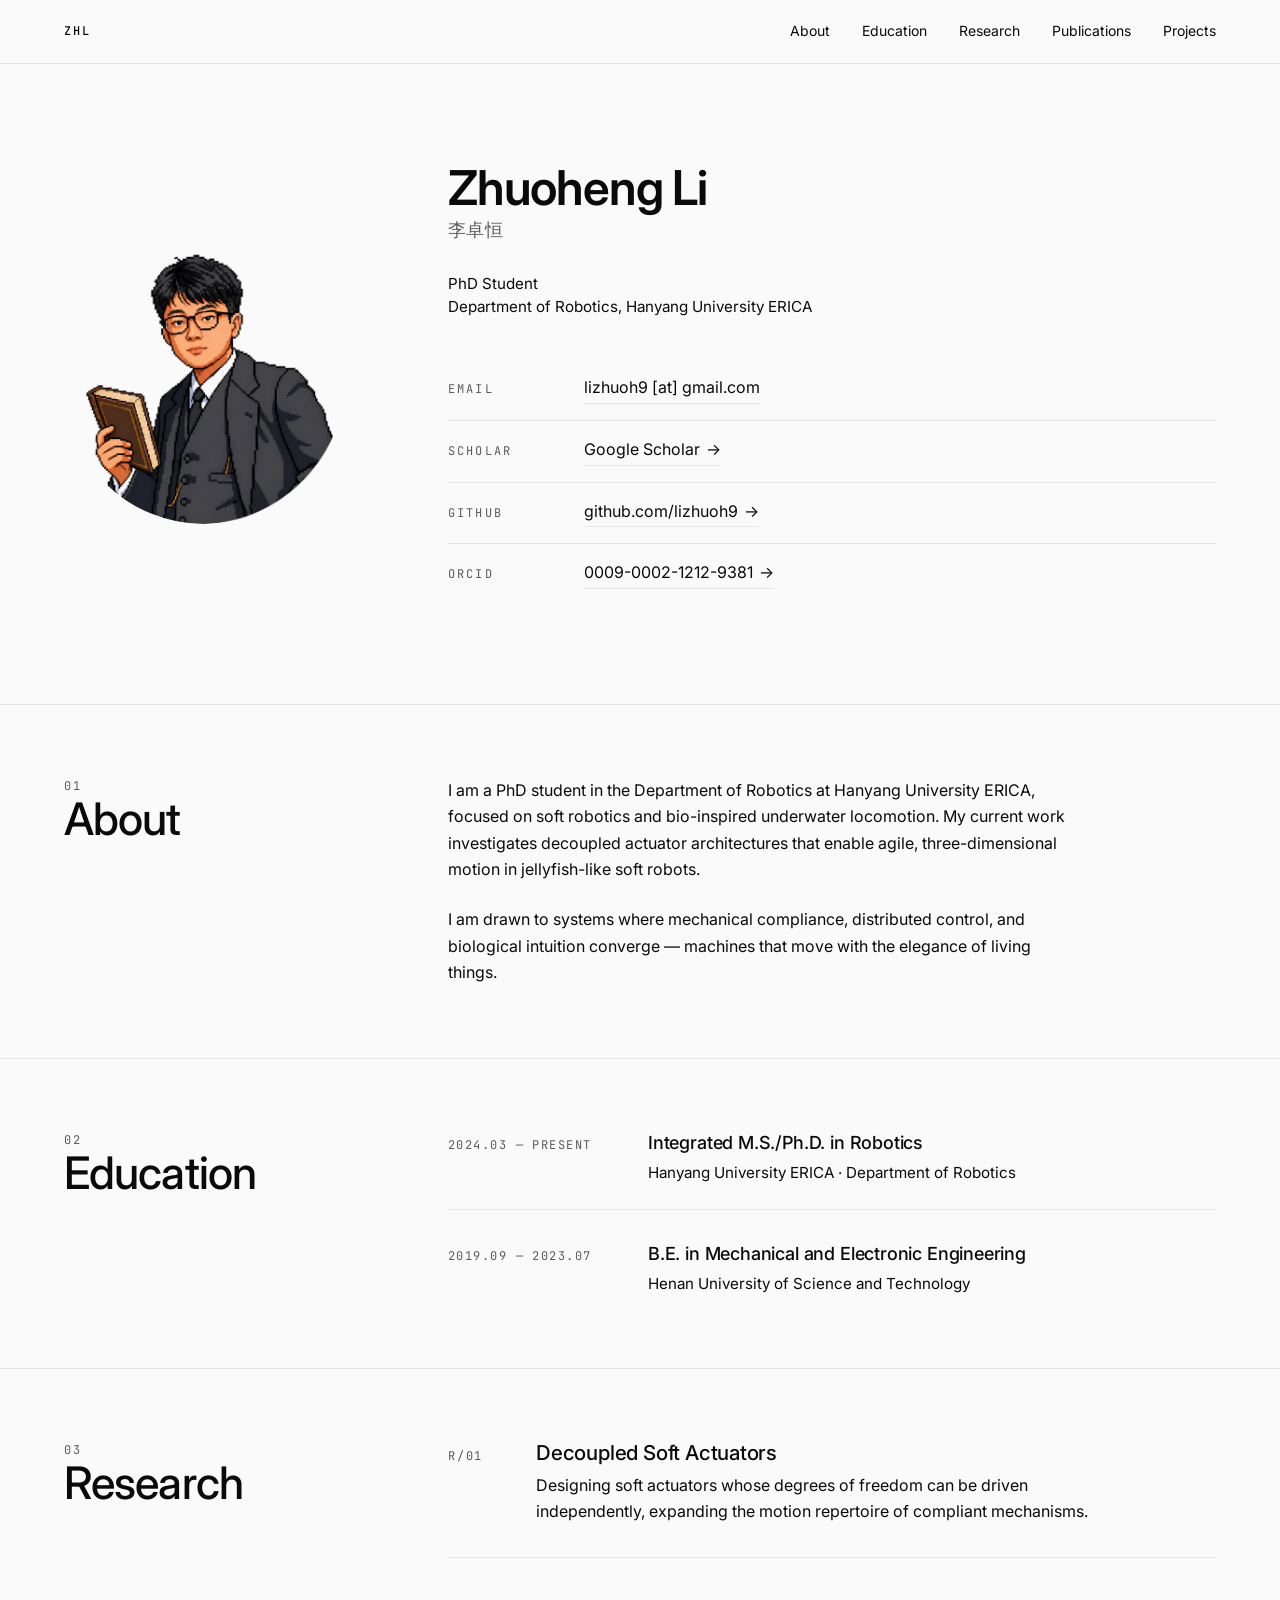
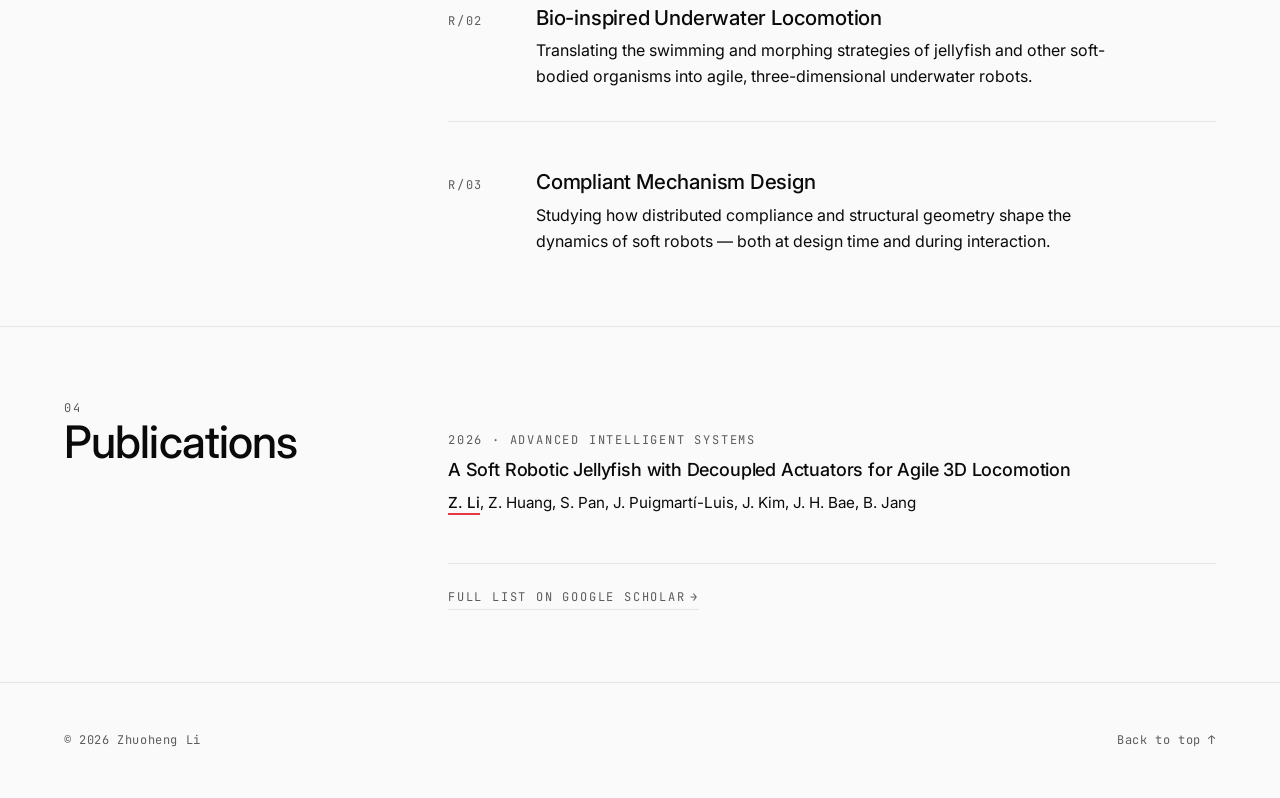
==== index.html @ a0f2ad2b "feat: add Projects page that auto-syncs from GitHub with editable descriptions - New projects.html l" ====
<!DOCTYPE html>
<html lang="en">
<head>
  <meta charset="UTF-8">
  <meta name="viewport" content="width=device-width, initial-scale=1">
  <title>Zhuoheng Li — PhD Student in Soft Robotics, Hanyang University</title>

  <meta name="description" content="Personal homepage of Zhuoheng Li, PhD student at Hanyang University Department of Robotics, working on soft robotics and bio-inspired actuation.">
  <meta name="author" content="Zhuoheng Li">
  <meta name="theme-color" content="#FAFAFA">

  <meta property="og:type" content="profile">
  <meta property="og:title" content="Zhuoheng Li">
  <meta property="og:description" content="PhD Student in Soft Robotics, Hanyang University">
  <meta property="og:url" content="https://lizhuoh9.github.io/">
  <meta property="og:locale" content="en_US">

  <meta name="twitter:card" content="summary">
  <meta name="twitter:title" content="Zhuoheng Li">
  <meta name="twitter:description" content="PhD Student in Soft Robotics, Hanyang University">

  <link rel="canonical" href="https://lizhuoh9.github.io/">

  <link rel="preconnect" href="https://fonts.googleapis.com">
  <link rel="preconnect" href="https://fonts.gstatic.com" crossorigin>
  <link rel="stylesheet" href="https://fonts.googleapis.com/css2?family=Inter:wght@400;500;700&family=JetBrains+Mono:wght@400;500&display=swap">

  <link rel="stylesheet" href="styles.css">

  <script type="application/ld+json">
  {
    "@context": "https://schema.org",
    "@type": "Person",
    "name": "Zhuoheng Li",
    "alternateName": "李卓恒",
    "givenName": "Zhuoheng",
    "familyName": "Li",
    "jobTitle": "PhD Student",
    "affiliation": {
      "@type": "Organization",
      "name": "Hanyang University ERICA",
      "department": "Department of Robotics"
    },
    "url": "https://lizhuoh9.github.io/",
    "email": "lizhuoh9@gmail.com",
    "sameAs": [
      "https://scholar.google.com/citations?user=UuBh1UAAAAAJ&hl=en",
      "https://github.com/lizhuoh9",
      "https://orcid.org/0009-0002-1212-9381"
    ]
  }
  </script>
</head>
<body id="top">
  <a class="skip-link" href="#main">Skip to content</a>

  <header class="site-header">
    <div class="wrap">
      <a href="#top" class="logo" aria-label="Home">ZHL</a>
      <nav aria-label="Section navigation">
        <a href="#about">About</a>
        <a href="#education">Education</a>
        <a href="#research">Research</a>
        <a href="#publications">Publications</a>
        <a href="projects.html">Projects</a>
      </nav>
    </div>
  </header>

  <main id="main">

    <section class="hero" aria-labelledby="hero-name">
      <div class="wrap hero-layout">
        <div class="hero-portrait">
          <img class="avatar" src="assets/avatar.png"
               alt="Portrait of Zhuoheng Li"
               width="280" height="280" loading="eager" fetchpriority="high">
        </div>
        <div class="hero-body">
          <h1 id="hero-name" class="display">
            <span class="display-en">Zhuoheng Li</span>
            <span class="display-zh" lang="zh">李卓恒</span>
          </h1>
          <p class="role">
            PhD Student<br>
            Department of Robotics, Hanyang University ERICA
          </p>

          <dl class="contact-list">
            <div class="contact-row">
              <dt>Email</dt>
              <dd>
                <a href="mailto:lizhuoh9@gmail.com">lizhuoh9 [at] gmail.com</a>
              </dd>
            </div>
            <div class="contact-row">
              <dt>Scholar</dt>
              <dd>
                <a href="https://scholar.google.com/citations?user=UuBh1UAAAAAJ&hl=en"
                   target="_blank" rel="noopener noreferrer">
                  Google Scholar <span aria-hidden="true" class="arrow">&rarr;</span>
                </a>
              </dd>
            </div>
            <div class="contact-row">
              <dt>GitHub</dt>
              <dd>
                <a href="https://github.com/lizhuoh9"
                   target="_blank" rel="noopener noreferrer">
                  github.com/lizhuoh9 <span aria-hidden="true" class="arrow">&rarr;</span>
                </a>
              </dd>
            </div>
            <div class="contact-row">
              <dt>ORCID</dt>
              <dd>
                <a href="https://orcid.org/0009-0002-1212-9381"
                   target="_blank" rel="noopener noreferrer">
                  0009-0002-1212-9381 <span aria-hidden="true" class="arrow">&rarr;</span>
                </a>
              </dd>
            </div>
          </dl>
        </div>
      </div>
    </section>

    <section id="about" class="section" aria-labelledby="about-title">
      <div class="wrap grid">
        <div class="col-meta">
          <span class="section-num">01</span>
          <h2 id="about-title" class="section-title">About</h2>
        </div>
        <div class="col-main">
          <!-- EDIT: Tune this bio whenever your work or interests evolve. -->
          <p class="prose">
            I am a PhD student in the Department of Robotics at Hanyang
            University ERICA, focused on soft robotics and bio-inspired
            underwater locomotion. My current work investigates decoupled
            actuator architectures that enable agile, three-dimensional
            motion in jellyfish-like soft robots.
          </p>
          <p class="prose">
            I am drawn to systems where mechanical compliance, distributed
            control, and biological intuition converge &mdash; machines that
            move with the elegance of living things.
          </p>
        </div>
      </div>
    </section>

    <section id="education" class="section" aria-labelledby="edu-title">
      <div class="wrap grid">
        <div class="col-meta">
          <span class="section-num">02</span>
          <h2 id="edu-title" class="section-title">Education</h2>
        </div>
        <div class="col-main">
          <ol class="edu-list">
            <li class="edu-item">
              <span class="edu-date">2024.03 &mdash; Present</span>
              <div>
                <h3 class="edu-degree">Integrated M.S./Ph.D. in Robotics</h3>
                <p class="edu-school">
                  Hanyang University ERICA &middot; Department of Robotics
                </p>
              </div>
            </li>
            <li class="edu-item">
              <span class="edu-date">2019.09 &mdash; 2023.07</span>
              <div>
                <h3 class="edu-degree">B.E. in Mechanical and Electronic Engineering</h3>
                <p class="edu-school">
                  Henan University of Science and Technology
                </p>
              </div>
            </li>
          </ol>
        </div>
      </div>
    </section>

    <section id="research" class="section" aria-labelledby="research-title">
      <div class="wrap grid">
        <div class="col-meta">
          <span class="section-num">03</span>
          <h2 id="research-title" class="section-title">Research</h2>
        </div>
        <div class="col-main">
          <ol class="research-list">
            <!-- EDIT: Update each research-item as your directions evolve. -->
            <li class="research-item">
              <span class="item-num">R/01</span>
              <div>
                <h3>Decoupled Soft Actuators</h3>
                <p>
                  Designing soft actuators whose degrees of freedom can be
                  driven independently, expanding the motion repertoire of
                  compliant mechanisms.
                </p>
              </div>
            </li>
            <li class="research-item">
              <span class="item-num">R/02</span>
              <div>
                <h3>Bio-inspired Underwater Locomotion</h3>
                <p>
                  Translating the swimming and morphing strategies of
                  jellyfish and other soft-bodied organisms into agile,
                  three-dimensional underwater robots.
                </p>
              </div>
            </li>
            <li class="research-item">
              <span class="item-num">R/03</span>
              <div>
                <h3>Compliant Mechanism Design</h3>
                <p>
                  Studying how distributed compliance and structural geometry
                  shape the dynamics of soft robots &mdash; both at design time
                  and during interaction.
                </p>
              </div>
            </li>
          </ol>
        </div>
      </div>
    </section>

    <section id="publications" class="section" aria-labelledby="pub-title">
      <div class="wrap grid">
        <div class="col-meta">
          <span class="section-num">04</span>
          <h2 id="pub-title" class="section-title">Publications</h2>
        </div>
        <div class="col-main">
          <ol class="pub-list">
            <li class="pub-item">
              <span class="pub-meta">2026 · Advanced Intelligent Systems</span>
              <h3 class="pub-title">
                <a href="https://doi.org/10.1002/aisy.202501507"
                   target="_blank" rel="noopener noreferrer">
                  A Soft Robotic Jellyfish with Decoupled Actuators for Agile 3D Locomotion
                </a>
              </h3>
              <p class="pub-authors">
                <strong>Z. Li</strong>, Z. Huang, S. Pan, J. Puigmart&iacute;-Luis,
                J. Kim, J. H. Bae, B. Jang
              </p>
            </li>
            <!-- EDIT: Duplicate the <li class="pub-item"> block above for each new paper.
                 Wrap the title text in <a href="...">...</a> with the DOI / publisher / arXiv URL. -->
          </ol>
          <p class="pub-tail">
            <a href="https://scholar.google.com/citations?user=UuBh1UAAAAAJ&hl=en"
               target="_blank" rel="noopener noreferrer">
              Full list on Google Scholar <span aria-hidden="true" class="arrow">&rarr;</span>
            </a>
          </p>
        </div>
      </div>
    </section>

  </main>

  <footer class="site-footer">
    <div class="wrap">
      <p>&copy; 2026 Zhuoheng Li</p>
      <p><a href="#top">Back to top &uarr;</a></p>
    </div>
  </footer>
</body>
</html>
---- styles.css ----
/* ============================================================
   Zhuoheng Li — personal homepage
   Style: Swiss International Typographic
   No frameworks. No build step. Single stylesheet.
   ============================================================ */

/* ---- Reset (minimal) -------------------------------------- */
*, *::before, *::after { box-sizing: border-box; margin: 0; padding: 0; }
html { scroll-behavior: smooth; }
img, svg { display: block; max-width: 100%; height: auto; }
ol, ul { list-style: none; }

@media (prefers-reduced-motion: reduce) {
  html { scroll-behavior: auto; }
  *, *::before, *::after {
    animation-duration: 0.01ms !important;
    transition-duration: 0.01ms !important;
  }
}

/* ---- Design tokens ---------------------------------------- */
:root {
  --color-bg: #FAFAFA;
  --color-ink: #0A0A0A;
  --color-ink-soft: #5C5C5C;
  --color-accent: #E63946;
  --color-rule: #E5E5E5;

  --font-sans: 'Inter', system-ui, -apple-system, 'Segoe UI', sans-serif;
  --font-mono: 'JetBrains Mono', ui-monospace, 'SF Mono', Menlo, monospace;

  --space-1: 0.5rem;
  --space-2: 1rem;
  --space-3: 1.5rem;
  --space-4: 2rem;
  --space-5: 3rem;
  --space-6: 4rem;
  --space-7: 6rem;
  --space-8: 8rem;

  --max-w: 1280px;
  --pad-x: clamp(1.5rem, 5vw, 4rem);
  --header-h: 64px;

  --duration-fast: 150ms;
  --ease: cubic-bezier(0.16, 1, 0.3, 1);
}

/* ---- Base ------------------------------------------------- */
body {
  background: var(--color-bg);
  color: var(--color-ink);
  font-family: var(--font-sans);
  font-size: 1rem;
  line-height: 1.6;
  font-weight: 400;
  -webkit-font-smoothing: antialiased;
  -moz-osx-font-smoothing: grayscale;
  text-rendering: optimizeLegibility;
}

::selection {
  background: var(--color-ink);
  color: var(--color-bg);
}

.wrap {
  max-width: var(--max-w);
  margin: 0 auto;
  padding-inline: var(--pad-x);
}

/* Skip link for keyboard users */
.skip-link {
  position: absolute;
  left: 0;
  top: -100px;
  background: var(--color-ink);
  color: var(--color-bg);
  padding: 0.75rem 1rem;
  font-size: 0.875rem;
  z-index: 100;
  text-decoration: none;
}
.skip-link:focus {
  top: 0;
}

/* ---- Header ----------------------------------------------- */
.site-header {
  position: sticky;
  top: 0;
  z-index: 10;
  background: var(--color-bg);
  border-bottom: 1px solid var(--color-rule);
  height: var(--header-h);
}
.site-header .wrap {
  display: flex;
  align-items: center;
  justify-content: space-between;
  height: 100%;
}
.logo {
  font-family: var(--font-mono);
  font-size: 0.75rem;
  letter-spacing: 0.18em;
  font-weight: 500;
  color: var(--color-ink);
  text-decoration: none;
}
.logo:hover { color: var(--color-accent); }

.site-header nav {
  display: flex;
  gap: clamp(1rem, 2.5vw, 2.5rem);
}
.site-header nav a {
  font-size: 0.875rem;
  font-weight: 400;
  color: var(--color-ink);
  text-decoration: none;
  position: relative;
  padding-block: 0.25rem;
  transition: color var(--duration-fast) var(--ease);
}
.site-header nav a::after {
  content: "";
  position: absolute;
  left: 0;
  bottom: 0;
  width: 100%;
  height: 1px;
  background: currentColor;
  transform: scaleX(0);
  transform-origin: left;
  transition: transform var(--duration-fast) var(--ease);
}
.site-header nav a:hover {
  color: var(--color-accent);
}
.site-header nav a:hover::after {
  transform: scaleX(1);
}
.site-header nav a[aria-current="page"] {
  color: var(--color-accent);
}
.site-header nav a[aria-current="page"]::after {
  transform: scaleX(1);
}

@media (max-width: 640px) {
  .site-header nav { gap: var(--space-2); }
  .site-header nav a { font-size: 0.75rem; }
}

/* ---- Section scaffolding ---------------------------------- */
.hero,
.section {
  scroll-margin-top: calc(var(--header-h) + 16px);
  padding-block: clamp(3rem, 8vh, 6rem);
  border-bottom: 1px solid var(--color-rule);
}

.hero {
  padding-block: clamp(4rem, 11vh, 7.5rem);
}
.hero-layout {
  display: grid;
  grid-template-columns: 1fr;
  gap: clamp(1.75rem, 4.5vw, 3rem);
  align-items: center;
}
@media (min-width: 768px) {
  .hero-layout {
    grid-template-columns: clamp(220px, 26vw, 320px) 1fr;
    gap: clamp(2rem, 5vw, 4.5rem);
  }
}
.hero-portrait {
  display: flex;
  justify-content: flex-start;
}
.hero-portrait .avatar {
  width: 100%;
  max-width: 280px;
  margin-top: 0;
}
.hero-body { min-width: 0; }

.grid {
  display: grid;
  grid-template-columns: 1fr;
  gap: var(--space-3);
}
@media (min-width: 768px) {
  .grid {
    grid-template-columns: clamp(220px, 26vw, 320px) 1fr;
    gap: clamp(2rem, 5vw, 4.5rem);
    align-items: start;
  }
}

.section-num {
  font-family: var(--font-mono);
  font-size: 0.75rem;
  letter-spacing: 0.2em;
  color: var(--color-ink-soft);
  text-transform: uppercase;
  display: block;
  margin-bottom: var(--space-1);
}

.section-title {
  font-size: clamp(1.75rem, 3.5vw, 3rem);
  font-weight: 500;
  letter-spacing: -0.02em;
  line-height: 1;
}
@media (min-width: 768px) {
  .section-title { margin-top: -0.15em; }
}

/* ---- Hero ------------------------------------------------- */
.display {
  font-size: clamp(1.875rem, 4vw, 3rem);
  font-weight: 600;
  line-height: 1.05;
  letter-spacing: -0.025em;
}
.display span { display: block; }
.display-en {
  white-space: nowrap;
}
.display-zh {
  font-size: clamp(1rem, 1.4vw, 1.25rem);
  font-weight: 500;
  line-height: 1.2;
  letter-spacing: 0.02em;
  color: var(--color-ink-soft);
  margin-top: 0.3em;
  font-family: "PingFang SC", "Microsoft YaHei", "Hiragino Sans GB",
               "Source Han Sans SC", "Noto Sans CJK SC", var(--font-sans);
}

.role {
  margin-top: clamp(var(--space-3), 3.5vh, var(--space-4));
  font-size: clamp(0.95rem, 1.1vw, 1.0625rem);
  line-height: 1.55;
  color: var(--color-ink);
  max-width: 48ch;
}
.role em {
  font-style: italic;
  color: var(--color-accent);
  font-weight: 500;
}
.hero .contact-list {
  margin-top: clamp(var(--space-4), 4.5vh, var(--space-5));
}

/* ---- Avatar ----------------------------------------------- */
.avatar {
  display: block;
  width: clamp(140px, 18vw, 220px);
  aspect-ratio: 1 / 1;
  height: auto;
  margin-top: var(--space-3);
  border-radius: 50%;
  object-fit: cover;
  background: var(--color-bg);
}

/* ---- Prose ------------------------------------------------ */
.prose {
  font-size: clamp(1rem, 1.05vw, 1.125rem);
  line-height: 1.65;
  max-width: 62ch;
  color: var(--color-ink);
}
.prose + .prose { margin-top: var(--space-3); }

.prose a {
  display: inline;
  white-space: nowrap;
}

/* ---- Links (default) -------------------------------------- */
a {
  color: var(--color-ink);
  text-decoration: underline;
  text-decoration-thickness: 1px;
  text-underline-offset: 0.22em;
  transition: color var(--duration-fast) var(--ease),
              text-decoration-thickness var(--duration-fast) var(--ease);
}
a:hover {
  color: var(--color-accent);
  text-decoration-thickness: 2px;
}
a:focus-visible {
  outline: 2px solid var(--color-accent);
  outline-offset: 4px;
  text-decoration: none;
}

/* ---- Research --------------------------------------------- */
.research-list {
  display: grid;
  gap: var(--space-5);
  margin-top: var(--space-4);
}
@media (min-width: 768px) {
  .research-list { margin-top: 0; }
}

.research-item {
  display: grid;
  grid-template-columns: 4em 1fr;
  gap: var(--space-3);
  padding-bottom: var(--space-4);
  border-bottom: 1px solid var(--color-rule);
}
.research-item:last-child {
  border-bottom: none;
  padding-bottom: 0;
}
.research-item .item-num {
  font-family: var(--font-mono);
  font-size: 0.75rem;
  color: var(--color-ink-soft);
  letter-spacing: 0.15em;
  padding-top: 0.5em;
}
.research-item h3 {
  font-size: clamp(1.25rem, 1.6vw, 1.5rem);
  font-weight: 500;
  letter-spacing: -0.01em;
  line-height: 1.2;
  margin-bottom: var(--space-1);
}
.research-item p {
  color: var(--color-ink);
  max-width: 58ch;
  font-size: 1rem;
  line-height: 1.6;
}

/* ---- Education -------------------------------------------- */
.edu-list {
  display: grid;
  gap: var(--space-4);
  margin-top: var(--space-4);
}
@media (min-width: 768px) {
  .edu-list { margin-top: 0; }
}
.edu-item {
  display: grid;
  grid-template-columns: 11em 1fr;
  gap: var(--space-3);
  padding-bottom: var(--space-3);
  border-bottom: 1px solid var(--color-rule);
  align-items: start;
}
.edu-item:last-child {
  border-bottom: none;
  padding-bottom: 0;
}
.edu-date {
  font-family: var(--font-mono);
  font-size: 0.75rem;
  letter-spacing: 0.12em;
  color: var(--color-ink-soft);
  text-transform: uppercase;
  padding-top: 0.45em;
  white-space: nowrap;
}
.edu-degree {
  font-size: clamp(1.125rem, 1.4vw, 1.25rem);
  font-weight: 500;
  letter-spacing: -0.01em;
  line-height: 1.3;
  margin-bottom: var(--space-1);
}
.edu-school {
  color: var(--color-ink);
  font-size: 0.95rem;
  line-height: 1.5;
}
@media (max-width: 600px) {
  .edu-item {
    grid-template-columns: 1fr;
    gap: var(--space-1);
  }
  .edu-date { padding-top: 0; }
}

/* ---- Publications ----------------------------------------- */
.pub-list {
  display: grid;
  gap: var(--space-4);
  margin-top: var(--space-4);
}
.pub-item {
  padding-bottom: var(--space-4);
  border-bottom: 1px solid var(--color-rule);
}
.pub-item:last-child {
  border-bottom: none;
  padding-bottom: 0;
}
.pub-meta {
  font-family: var(--font-mono);
  font-size: 0.75rem;
  letter-spacing: 0.15em;
  color: var(--color-ink-soft);
  text-transform: uppercase;
  display: block;
  margin-bottom: var(--space-1);
}
.pub-title {
  font-size: clamp(1.125rem, 1.4vw, 1.25rem);
  font-weight: 500;
  letter-spacing: -0.01em;
  line-height: 1.35;
  margin-bottom: var(--space-1);
}
.pub-title a {
  color: inherit;
  text-decoration: none;
  background-image: linear-gradient(currentColor, currentColor);
  background-position: 0 100%;
  background-repeat: no-repeat;
  background-size: 0% 1px;
  transition: background-size var(--duration-fast) var(--ease),
              color var(--duration-fast) var(--ease);
  padding-bottom: 2px;
}
.pub-title a:hover {
  color: var(--color-accent);
  background-size: 100% 1px;
}
.pub-authors {
  color: var(--color-ink);
  font-size: 0.95rem;
  margin-bottom: var(--space-2);
}
.pub-authors strong {
  font-weight: 500;
  color: var(--color-ink);
  border-bottom: 2px solid var(--color-accent);
  padding-bottom: 1px;
}
.pub-links {
  display: flex;
  flex-wrap: wrap;
  gap: var(--space-3);
  font-size: 0.875rem;
  font-family: var(--font-mono);
  letter-spacing: 0.05em;
}
.pub-links a {
  text-decoration: none;
  border-bottom: 1px solid var(--color-rule);
  padding-bottom: 2px;
}
.pub-links a:hover {
  border-bottom-color: var(--color-accent);
  color: var(--color-accent);
}

.pub-tail {
  margin-top: var(--space-4);
  padding-top: var(--space-3);
  border-top: 1px solid var(--color-rule);
  font-family: var(--font-mono);
  font-size: 0.75rem;
  letter-spacing: 0.15em;
  text-transform: uppercase;
  color: var(--color-ink-soft);
}
.pub-tail a {
  color: var(--color-ink-soft);
  text-decoration: none;
  display: inline-flex;
  align-items: baseline;
  gap: 0.4em;
  border-bottom: 1px solid var(--color-rule);
  padding-bottom: 2px;
  transition: color var(--duration-fast) var(--ease),
              border-color var(--duration-fast) var(--ease);
}
.pub-tail a:hover {
  color: var(--color-accent);
  border-bottom-color: var(--color-accent);
}
.pub-tail .arrow {
  display: inline-block;
  transition: transform var(--duration-fast) var(--ease);
}
.pub-tail a:hover .arrow {
  transform: translateX(0.4em);
}

/* ---- Repos (projects page) -------------------------------- */
.repo-list {
  display: grid;
  gap: var(--space-4);
  margin-top: var(--space-4);
}
.repo-item {
  padding-bottom: var(--space-4);
  border-bottom: 1px solid var(--color-rule);
}
.repo-item:last-child {
  border-bottom: none;
  padding-bottom: 0;
}
.repo-name {
  font-size: clamp(1.125rem, 1.4vw, 1.25rem);
  font-weight: 500;
  letter-spacing: -0.01em;
  line-height: 1.35;
}
.repo-name a {
  color: inherit;
  text-decoration: none;
  background-image: linear-gradient(currentColor, currentColor);
  background-position: 0 100%;
  background-repeat: no-repeat;
  background-size: 0% 1px;
  transition: background-size var(--duration-fast) var(--ease),
              color var(--duration-fast) var(--ease);
  padding-bottom: 2px;
}
.repo-name a:hover {
  color: var(--color-accent);
  background-size: 100% 1px;
}
.repo-desc {
  margin-top: var(--space-1);
  color: var(--color-ink);
  font-size: 0.95rem;
  line-height: 1.55;
  max-width: 60ch;
}
.repo-meta {
  margin-top: var(--space-2);
  display: flex;
  flex-wrap: wrap;
  gap: var(--space-3);
  font-family: var(--font-mono);
  font-size: 0.75rem;
  letter-spacing: 0.12em;
  color: var(--color-ink-soft);
  text-transform: uppercase;
}
.repo-fork {
  color: var(--color-ink-soft);
  opacity: 0.65;
}
.repo-empty {
  color: var(--color-ink-soft);
  font-family: var(--font-mono);
  font-size: 0.875rem;
  letter-spacing: 0.05em;
}
.repo-empty a {
  color: var(--color-ink);
}

/* ---- Contact ---------------------------------------------- */
.contact-list {
  display: grid;
  gap: 0;
  margin-top: var(--space-4);
}
@media (min-width: 768px) {
  .contact-list { margin-top: 0; }
}
.contact-row {
  display: grid;
  grid-template-columns: 7em 1fr;
  gap: var(--space-3);
  padding-block: var(--space-2);
  border-bottom: 1px solid var(--color-rule);
  align-items: baseline;
}
.contact-row:last-child { border-bottom: none; }

.contact-row dt {
  font-family: var(--font-mono);
  font-size: 0.75rem;
  letter-spacing: 0.18em;
  color: var(--color-ink-soft);
  text-transform: uppercase;
}
.contact-row dd a {
  font-size: clamp(1rem, 1.2vw, 1.125rem);
  display: inline-flex;
  align-items: baseline;
  gap: 0.4em;
  text-decoration: none;
  border-bottom: 1px solid var(--color-rule);
  padding-bottom: 2px;
  transition: border-color var(--duration-fast) var(--ease),
              color var(--duration-fast) var(--ease);
}
.contact-row dd a:hover {
  color: var(--color-accent);
  border-bottom-color: var(--color-accent);
}
.contact-row dd a .arrow {
  display: inline-block;
  transition: transform var(--duration-fast) var(--ease);
}
.contact-row dd a:hover .arrow {
  transform: translateX(0.4em);
}

@media (max-width: 480px) {
  .contact-row { grid-template-columns: 5em 1fr; }
  .research-item { grid-template-columns: 3em 1fr; }
}

/* ---- Footer ----------------------------------------------- */
.site-footer {
  padding-block: var(--space-5);
  font-size: 0.75rem;
  color: var(--color-ink-soft);
  font-family: var(--font-mono);
  letter-spacing: 0.05em;
}
.site-footer .wrap {
  display: flex;
  justify-content: space-between;
  flex-wrap: wrap;
  gap: var(--space-2);
}
.site-footer a {
  color: var(--color-ink-soft);
  text-decoration: none;
  border-bottom: 1px solid transparent;
  transition: color var(--duration-fast) var(--ease),
              border-color var(--duration-fast) var(--ease);
}
.site-footer a:hover {
  color: var(--color-accent);
  border-bottom-color: var(--color-accent);
}
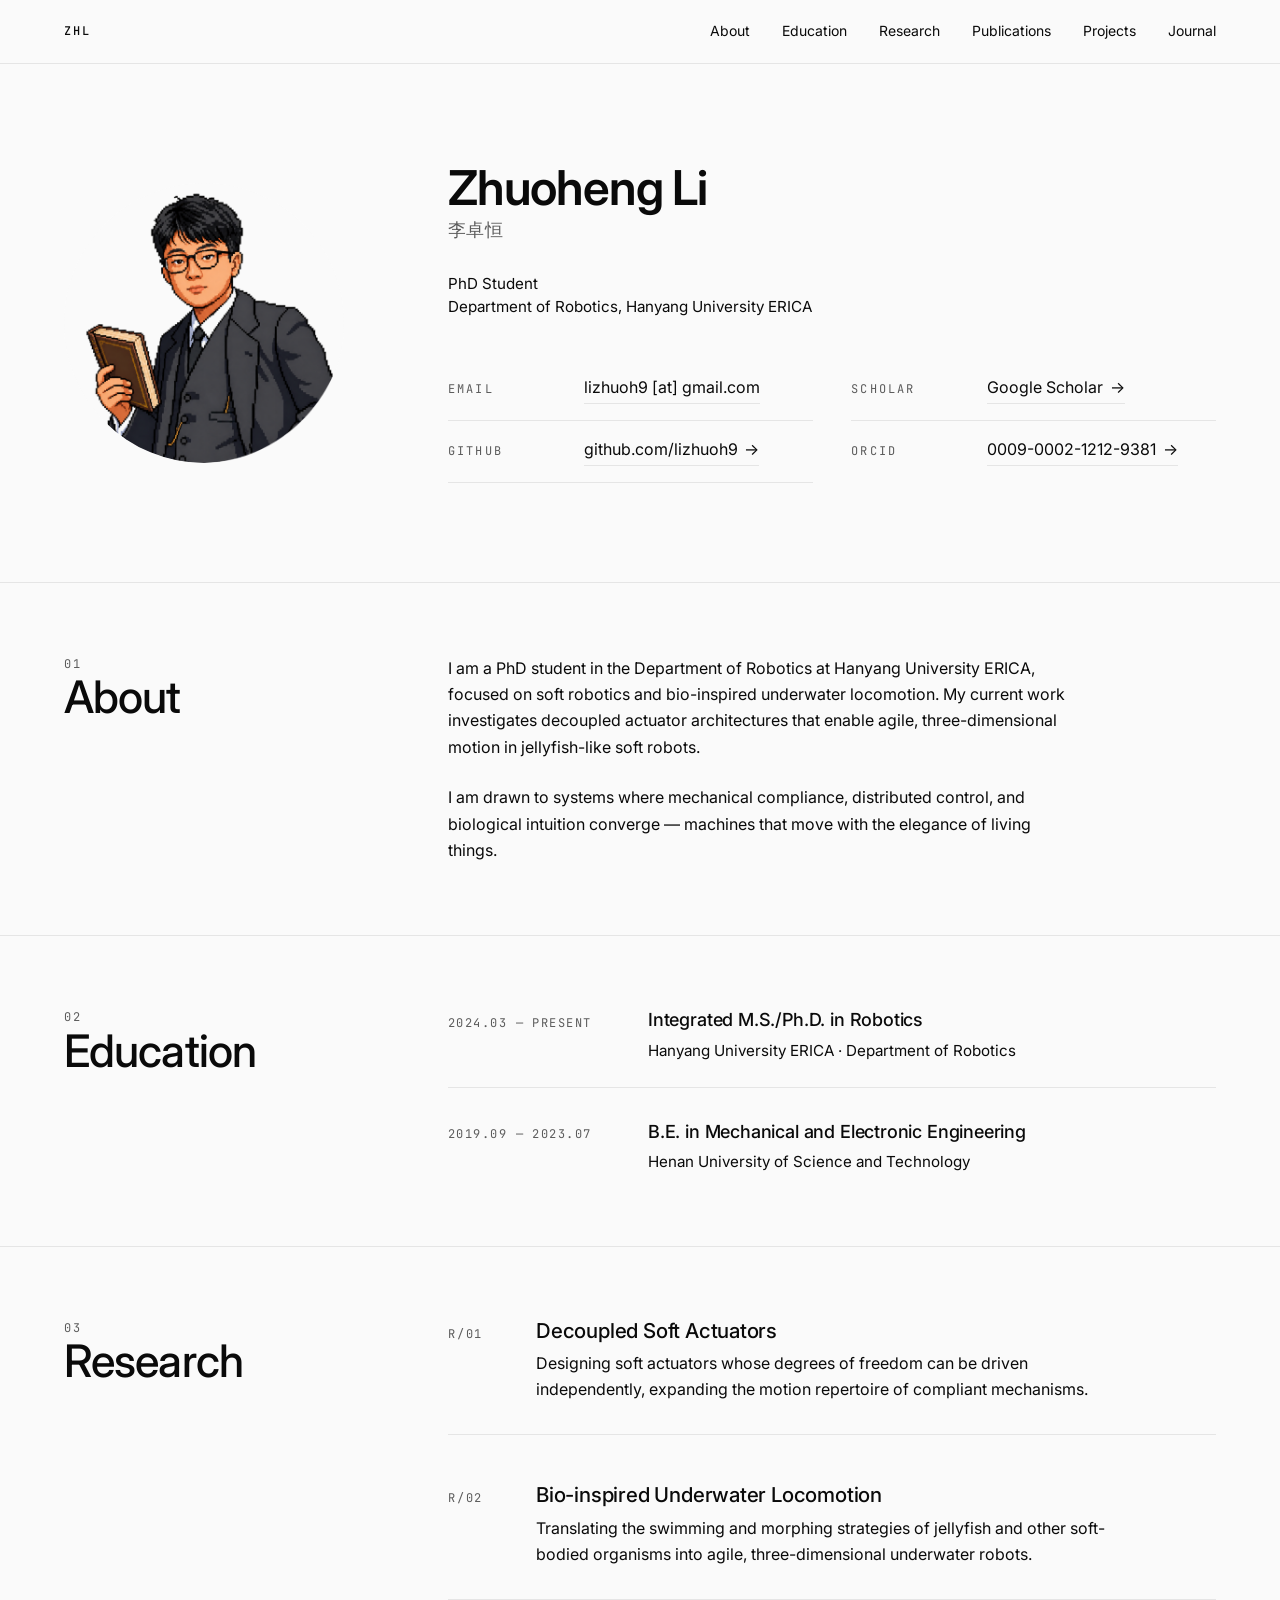
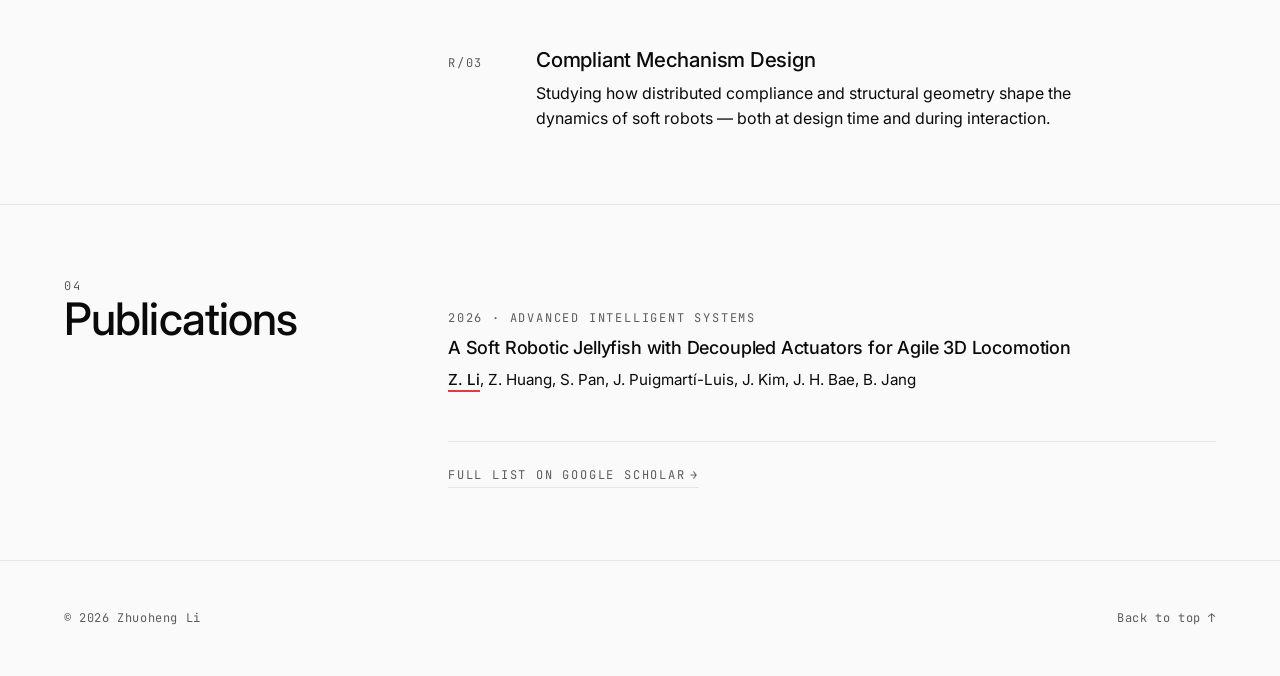
==== commit 85ae7cb2: "feat: journal page; 2-col contact grid in hero; cross-page nav - New journal.html driven by posts.js" ====
--- a/index.html
+++ b/index.html
@@ -63,6 +63,7 @@
         <a href="#research">Research</a>
         <a href="#publications">Publications</a>
         <a href="projects.html">Projects</a>
+        <a href="journal.html">Journal</a>
       </nav>
     </div>
   </header>
--- a/styles.css
+++ b/styles.css
@@ -257,6 +257,15 @@
 }
 .hero .contact-list {
   margin-top: clamp(var(--space-4), 4.5vh, var(--space-5));
+  display: grid;
+  grid-template-columns: 1fr;
+  gap: 0;
+}
+@media (min-width: 768px) {
+  .hero .contact-list {
+    grid-template-columns: 1fr 1fr;
+    column-gap: clamp(1.5rem, 3vw, 2.5rem);
+  }
 }
 
 /* ---- Avatar ----------------------------------------------- */
@@ -570,6 +579,87 @@
   color: var(--color-ink);
 }
 
+/* ---- Journal ---------------------------------------------- */
+.journal-list {
+  display: grid;
+  gap: var(--space-5);
+  margin-top: var(--space-4);
+}
+.journal-item {
+  display: grid;
+  grid-template-columns: 7em 1fr;
+  gap: var(--space-3);
+  padding-bottom: var(--space-5);
+  border-bottom: 1px solid var(--color-rule);
+  align-items: start;
+}
+.journal-item:last-child {
+  border-bottom: none;
+  padding-bottom: 0;
+}
+.journal-date {
+  font-family: var(--font-mono);
+  font-size: 0.8125rem;
+  color: var(--color-ink-soft);
+  letter-spacing: 0.08em;
+  padding-top: 0.45em;
+  white-space: nowrap;
+}
+.journal-title {
+  font-size: clamp(1.125rem, 1.4vw, 1.25rem);
+  font-weight: 500;
+  letter-spacing: -0.01em;
+  line-height: 1.3;
+  margin-bottom: var(--space-1);
+}
+.journal-desc {
+  color: var(--color-ink);
+  font-size: 1rem;
+  line-height: 1.6;
+  max-width: 60ch;
+}
+.journal-images {
+  margin-top: var(--space-3);
+  display: grid;
+  grid-template-columns: repeat(auto-fit, minmax(180px, 1fr));
+  gap: var(--space-2);
+}
+.journal-images a {
+  display: block;
+  text-decoration: none;
+  border-bottom: none;
+  padding: 0;
+}
+.journal-images img {
+  width: 100%;
+  height: auto;
+  display: block;
+  border: 1px solid var(--color-rule);
+  background: var(--color-rule);
+  transition: opacity var(--duration-fast) var(--ease);
+}
+.journal-images a:hover img {
+  opacity: 0.85;
+}
+.journal-empty {
+  color: var(--color-ink-soft);
+  font-family: var(--font-mono);
+  font-size: 0.875rem;
+  letter-spacing: 0.05em;
+}
+.journal-empty code {
+  font-family: var(--font-mono);
+  background: rgba(0, 0, 0, 0.04);
+  padding: 0.05em 0.4em;
+}
+@media (max-width: 600px) {
+  .journal-item {
+    grid-template-columns: 1fr;
+    gap: var(--space-1);
+  }
+  .journal-date { padding-top: 0; }
+}
+
 /* ---- Contact ---------------------------------------------- */
 .contact-list {
   display: grid;
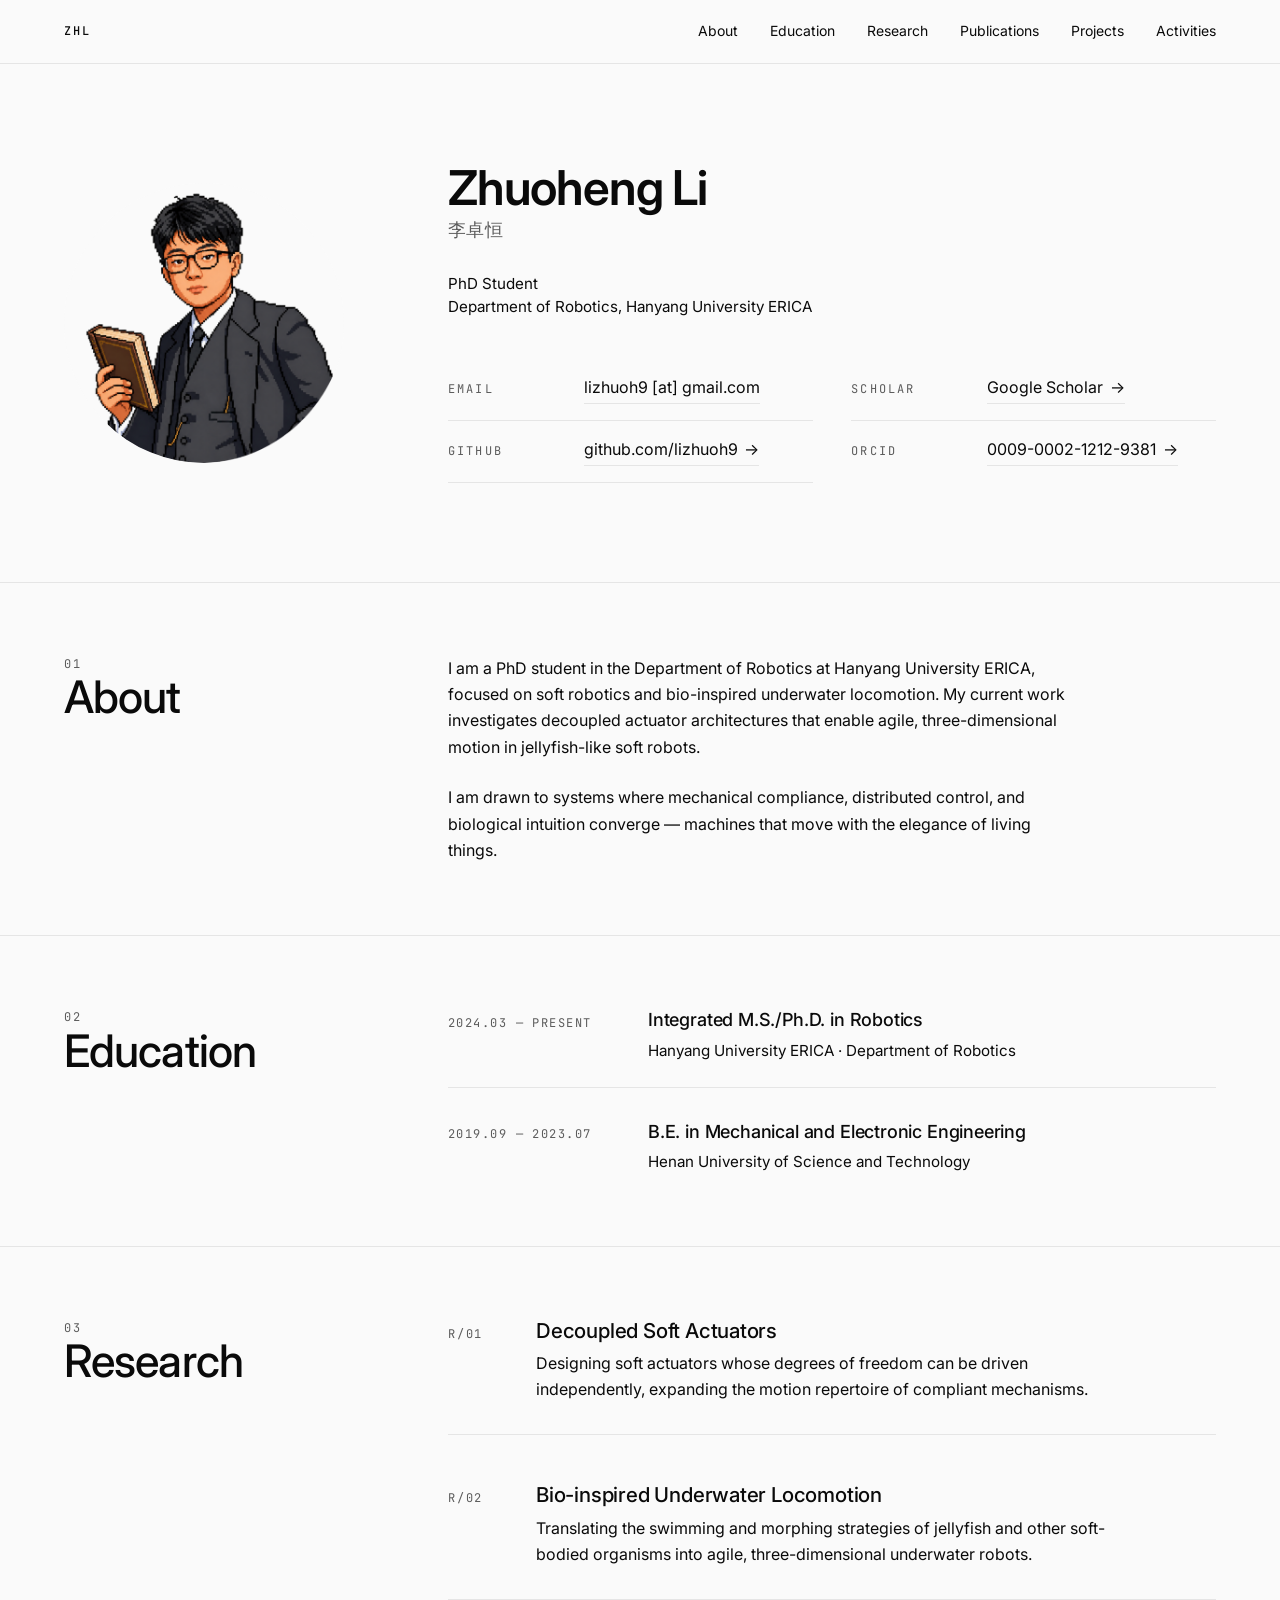
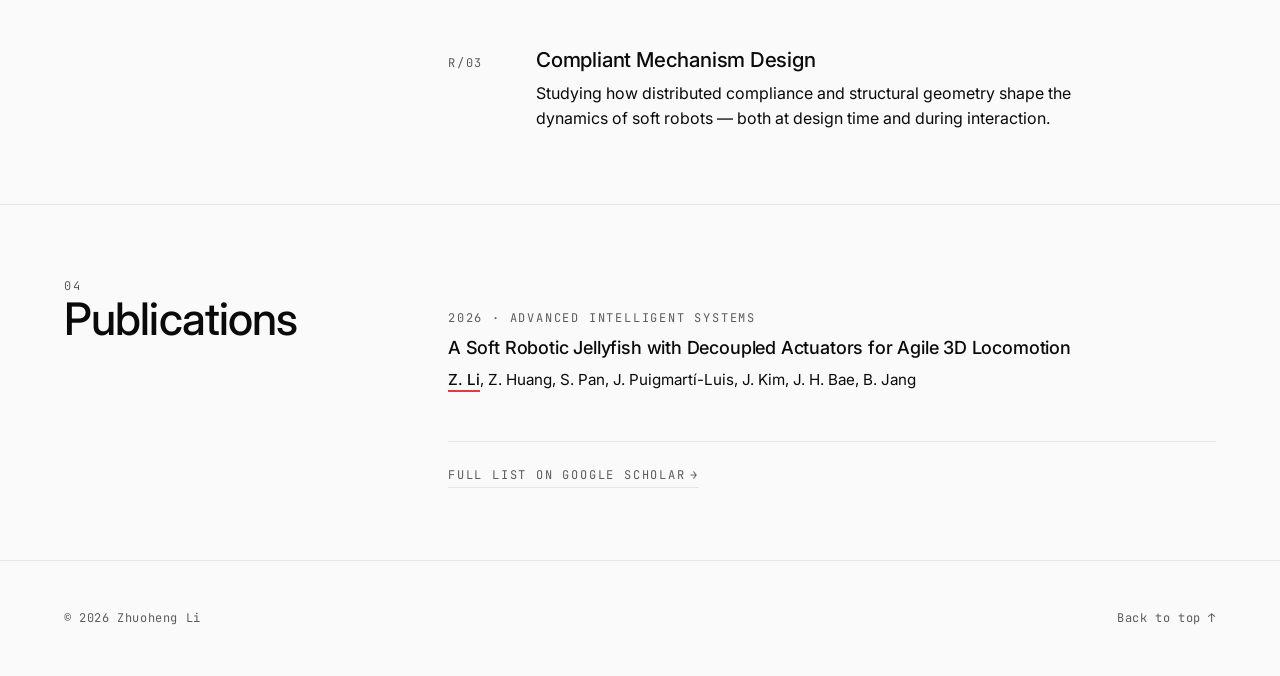
==== commit 3f33441d: "rename: Journal -> Activities throughout (page, css, paths, nav)" ====
--- a/index.html
+++ b/index.html
@@ -63,7 +63,7 @@
         <a href="#research">Research</a>
         <a href="#publications">Publications</a>
         <a href="projects.html">Projects</a>
-        <a href="journal.html">Journal</a>
+        <a href="activities.html">Activities</a>
       </nav>
     </div>
   </header>
--- a/styles.css
+++ b/styles.css
@@ -579,13 +579,13 @@
   color: var(--color-ink);
 }
 
-/* ---- Journal ---------------------------------------------- */
-.journal-list {
+/* ---- Activities ------------------------------------------- */
+.activity-list {
   display: grid;
   gap: var(--space-5);
   margin-top: var(--space-4);
 }
-.journal-item {
+.activity-item {
   display: grid;
   grid-template-columns: 7em 1fr;
   gap: var(--space-3);
@@ -593,11 +593,11 @@
   border-bottom: 1px solid var(--color-rule);
   align-items: start;
 }
-.journal-item:last-child {
+.activity-item:last-child {
   border-bottom: none;
   padding-bottom: 0;
 }
-.journal-date {
+.activity-date {
   font-family: var(--font-mono);
   font-size: 0.8125rem;
   color: var(--color-ink-soft);
@@ -605,32 +605,32 @@
   padding-top: 0.45em;
   white-space: nowrap;
 }
-.journal-title {
+.activity-title {
   font-size: clamp(1.125rem, 1.4vw, 1.25rem);
   font-weight: 500;
   letter-spacing: -0.01em;
   line-height: 1.3;
   margin-bottom: var(--space-1);
 }
-.journal-desc {
+.activity-desc {
   color: var(--color-ink);
   font-size: 1rem;
   line-height: 1.6;
   max-width: 60ch;
 }
-.journal-images {
+.activity-images {
   margin-top: var(--space-3);
   display: grid;
   grid-template-columns: repeat(auto-fit, minmax(180px, 1fr));
   gap: var(--space-2);
 }
-.journal-images a {
+.activity-images a {
   display: block;
   text-decoration: none;
   border-bottom: none;
   padding: 0;
 }
-.journal-images img {
+.activity-images img {
   width: 100%;
   height: auto;
   display: block;
@@ -638,26 +638,26 @@
   background: var(--color-rule);
   transition: opacity var(--duration-fast) var(--ease);
 }
-.journal-images a:hover img {
+.activity-images a:hover img {
   opacity: 0.85;
 }
-.journal-empty {
+.activity-empty {
   color: var(--color-ink-soft);
   font-family: var(--font-mono);
   font-size: 0.875rem;
   letter-spacing: 0.05em;
 }
-.journal-empty code {
+.activity-empty code {
   font-family: var(--font-mono);
   background: rgba(0, 0, 0, 0.04);
   padding: 0.05em 0.4em;
 }
 @media (max-width: 600px) {
-  .journal-item {
+  .activity-item {
     grid-template-columns: 1fr;
     gap: var(--space-1);
   }
-  .journal-date { padding-top: 0; }
+  .activity-date { padding-top: 0; }
 }
 
 /* ---- Contact ---------------------------------------------- */
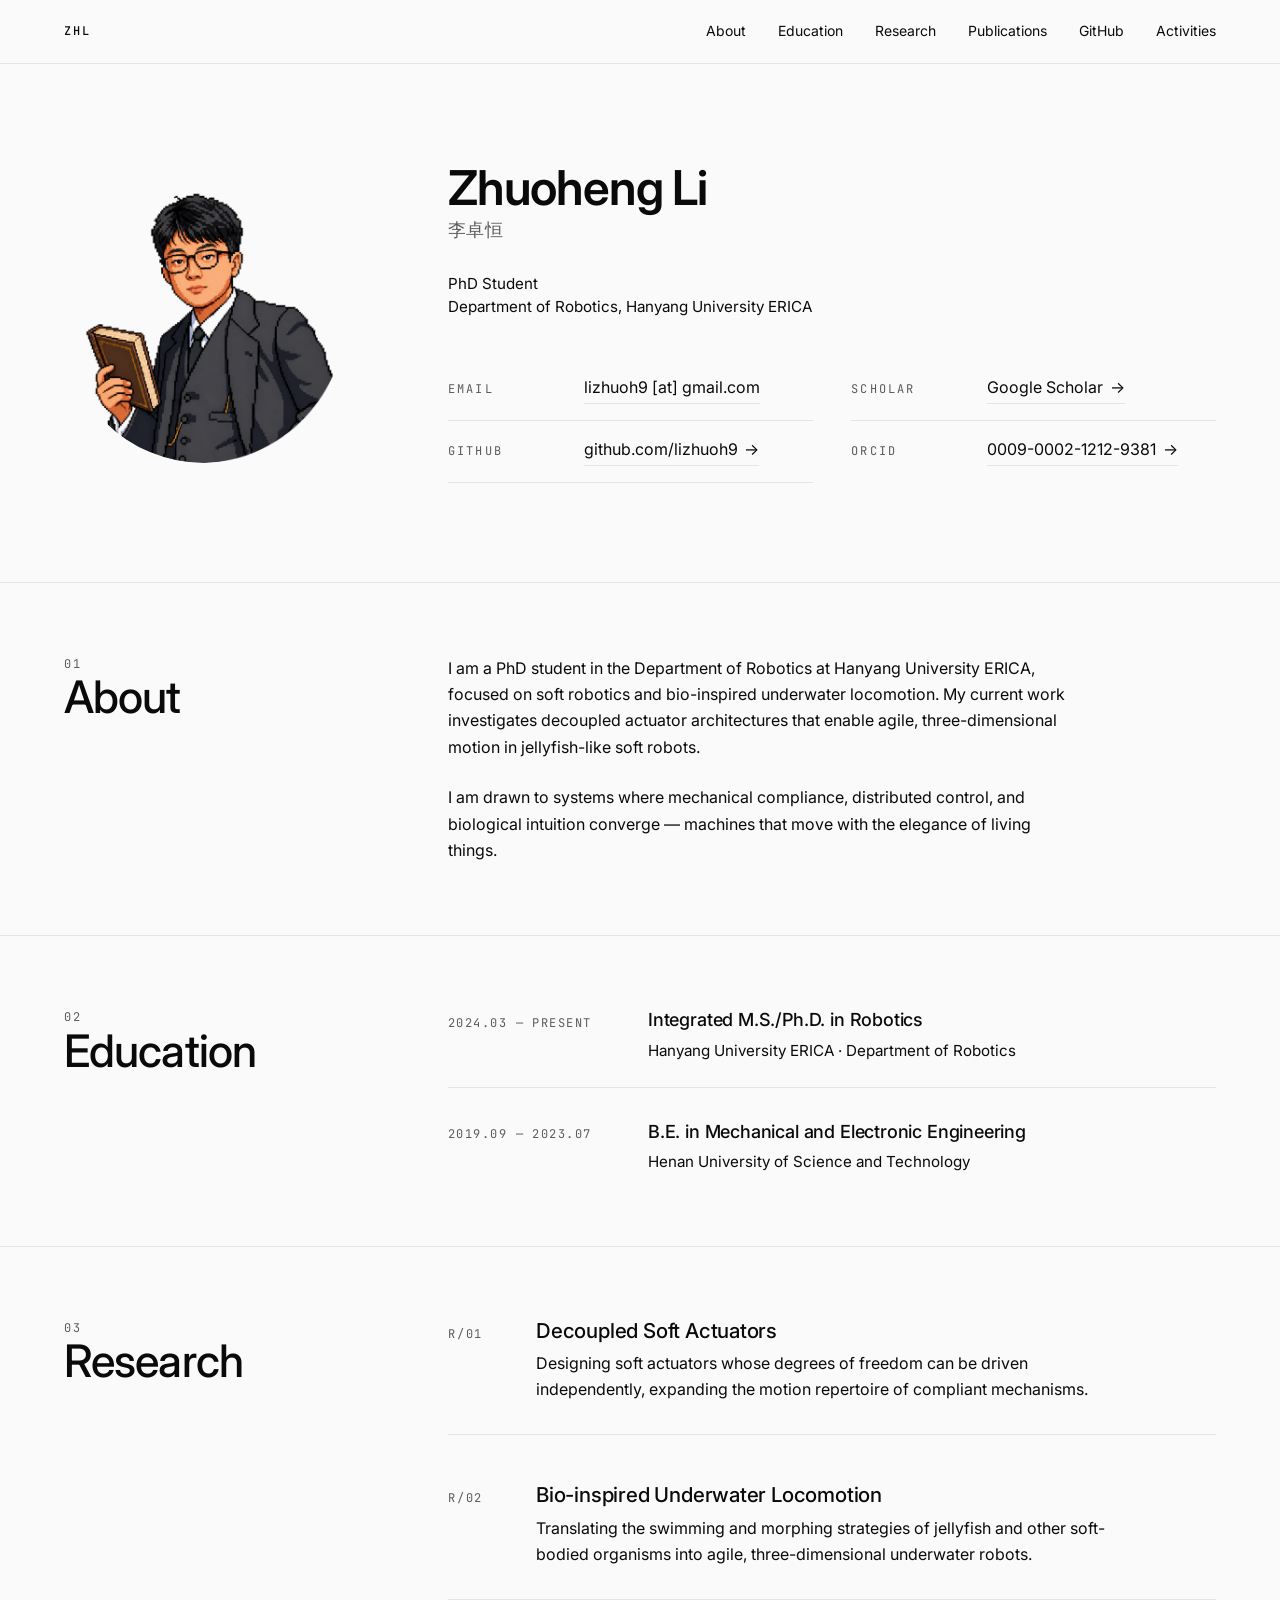
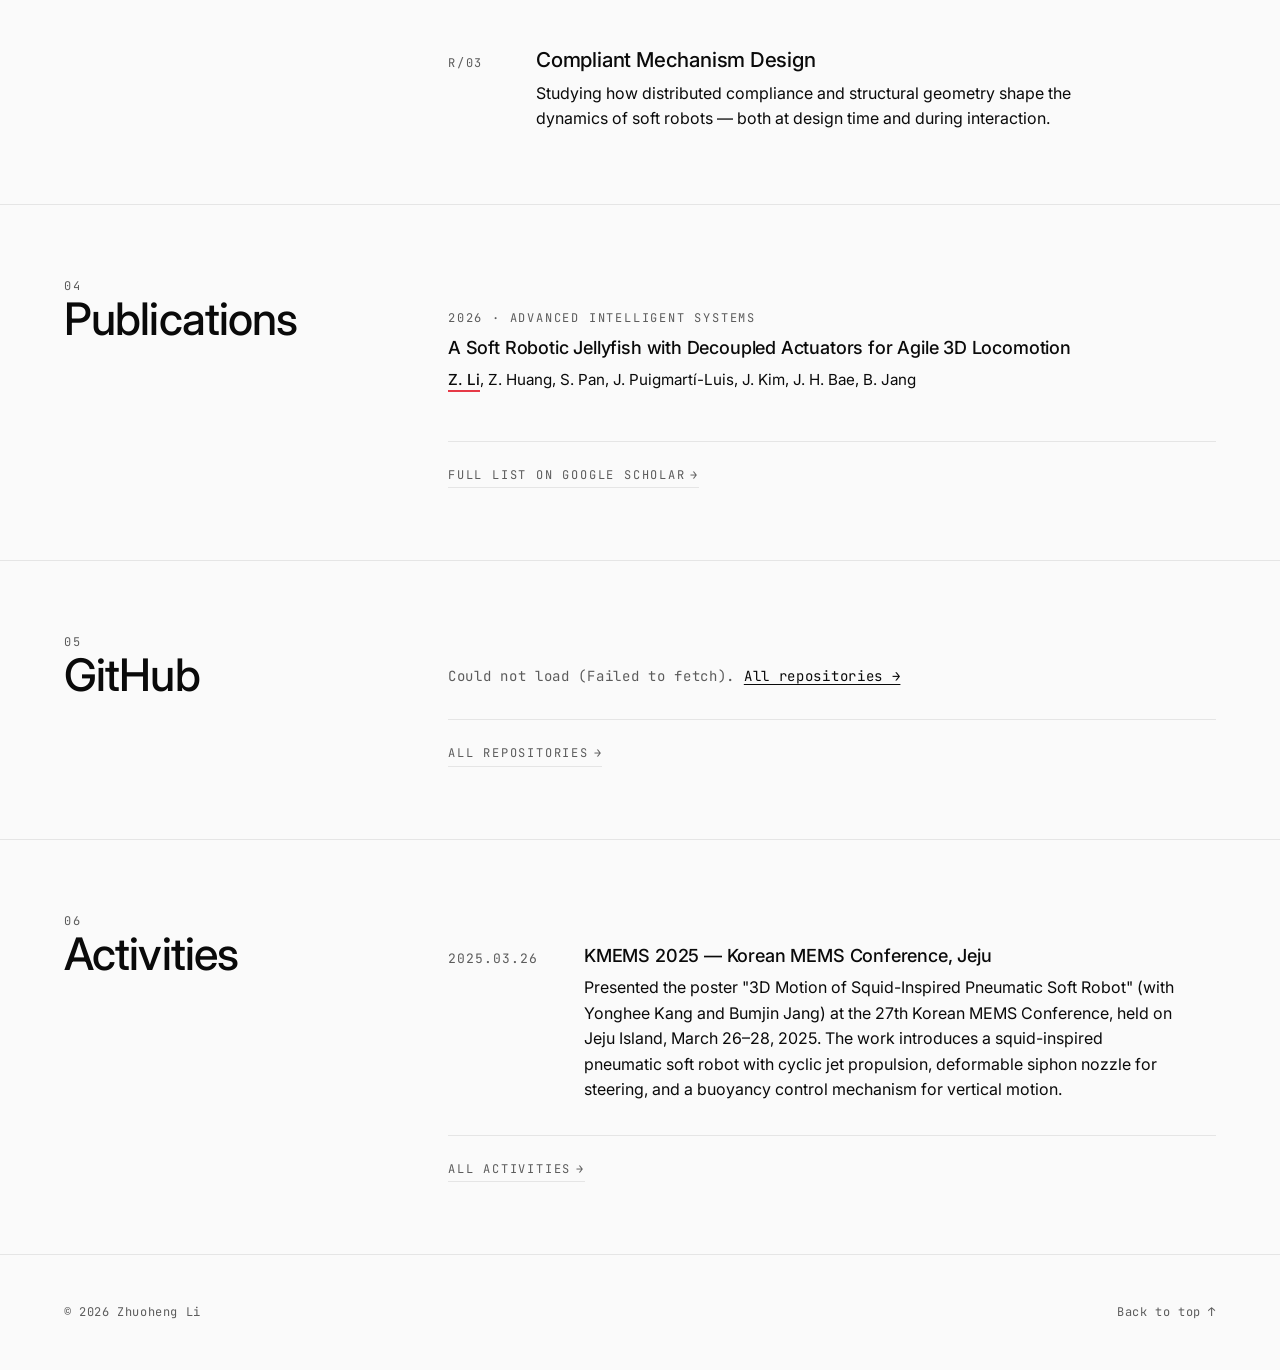
==== commit 460e2b94: "feat: rename Projects to GitHub, add KMEMS 2025 activity, homepage previews - projects.html renamed " ====
--- a/index.html
+++ b/index.html
@@ -62,7 +62,7 @@
         <a href="#education">Education</a>
         <a href="#research">Research</a>
         <a href="#publications">Publications</a>
-        <a href="projects.html">Projects</a>
+        <a href="github.html">GitHub</a>
         <a href="activities.html">Activities</a>
       </nav>
     </div>
@@ -262,6 +262,40 @@
       </div>
     </section>
 
+    <section id="github" class="section" aria-labelledby="github-title">
+      <div class="wrap grid">
+        <div class="col-meta">
+          <span class="section-num">05</span>
+          <h2 id="github-title" class="section-title">GitHub</h2>
+        </div>
+        <div class="col-main">
+          <ol class="repo-list" id="repo-preview" aria-live="polite">
+            <li class="repo-empty">Loading repositories &hellip;</li>
+          </ol>
+          <p class="pub-tail">
+            <a href="github.html">All repositories <span aria-hidden="true" class="arrow">&rarr;</span></a>
+          </p>
+        </div>
+      </div>
+    </section>
+
+    <section id="activities" class="section" aria-labelledby="activities-title">
+      <div class="wrap grid">
+        <div class="col-meta">
+          <span class="section-num">06</span>
+          <h2 id="activities-title" class="section-title">Activities</h2>
+        </div>
+        <div class="col-main">
+          <ol class="activity-list" id="activity-preview" aria-live="polite">
+            <li class="activity-empty">Loading entries &hellip;</li>
+          </ol>
+          <p class="pub-tail">
+            <a href="activities.html">All activities <span aria-hidden="true" class="arrow">&rarr;</span></a>
+          </p>
+        </div>
+      </div>
+    </section>
+
   </main>
 
   <footer class="site-footer">
@@ -270,5 +304,89 @@
       <p><a href="#top">Back to top &uarr;</a></p>
     </div>
   </footer>
+
+  <script>
+    (function () {
+      const escape = s => String(s).replace(/[&<>"']/g, c => (
+        { '&': '&amp;', '<': '&lt;', '>': '&gt;', '"': '&quot;', "'": '&#39;' }[c]
+      ));
+
+      const REPO_DESC = {
+        'lizhuoh9.github.io': 'Source for this personal homepage.',
+        'Squid-Robot':       'Hardware design and control for the soft robotic squid platform.',
+        'squid-robot-slam':  'SLAM and state estimation for the soft robotic squid.',
+        'Thrust-Analysis':   'Thrust measurement and analysis for soft underwater actuators.',
+        'verilog':           'Verilog modules and FPGA experiments.',
+        'EasyFig':           'Figure-making utility.',
+        'learning':          'Personal learning notes and code experiments.',
+      };
+
+      const repoList = document.getElementById('repo-preview');
+      fetch('https://api.github.com/users/lizhuoh9/repos?sort=pushed&per_page=10&type=owner', {
+        headers: { 'Accept': 'application/vnd.github+json' }
+      })
+        .then(r => r.ok ? r.json() : Promise.reject(new Error('GitHub ' + r.status)))
+        .then(repos => {
+          if (!Array.isArray(repos) || !repos.length) {
+            repoList.innerHTML = '<li class="repo-empty">No public repositories.</li>';
+            return;
+          }
+          const top = repos.slice(0, 3);
+          repoList.innerHTML = top.map(r => {
+            const desc = REPO_DESC[r.name] || r.description || '';
+            const descHtml = desc ? `<p class="repo-desc">${escape(desc)}</p>` : '';
+            const date = r.pushed_at.slice(0, 10).replace(/-/g, '.');
+            const lang = r.language ? `<span class="repo-lang">${escape(r.language)}</span>` : '';
+            return `
+              <li class="repo-item">
+                <h3 class="repo-name">
+                  <a href="${escape(r.html_url)}" target="_blank" rel="noopener noreferrer">${escape(r.name)}</a>
+                </h3>
+                ${descHtml}
+                <div class="repo-meta">
+                  <span class="repo-date">${date}</span>
+                  ${lang}
+                </div>
+              </li>
+            `;
+          }).join('');
+        })
+        .catch(err => {
+          repoList.innerHTML = `<li class="repo-empty">Could not load (${escape(err.message)}). <a href="github.html">All repositories &rarr;</a></li>`;
+        });
+
+      const formatDate = iso => {
+        const m = String(iso).match(/^(\d{4})-(\d{2})-(\d{2})/);
+        return m ? `${m[1]}.${m[2]}.${m[3]}` : escape(iso);
+      };
+      const actList = document.getElementById('activity-preview');
+      fetch('posts.json', { cache: 'no-cache' })
+        .then(r => r.ok ? r.json() : Promise.reject(new Error('posts.json ' + r.status)))
+        .then(posts => {
+          if (!Array.isArray(posts) || !posts.length) {
+            actList.innerHTML = '<li class="activity-empty">No entries yet.</li>';
+            return;
+          }
+          posts.sort((a, b) => String(b.date).localeCompare(String(a.date)));
+          const top = posts.slice(0, 2);
+          actList.innerHTML = top.map(p => {
+            const desc = p.description ? `<p class="activity-desc">${escape(p.description)}</p>` : '';
+            const title = p.title ? `<h3 class="activity-title">${escape(p.title)}</h3>` : '';
+            return `
+              <li class="activity-item">
+                <span class="activity-date">${formatDate(p.date)}</span>
+                <div class="activity-body">
+                  ${title}
+                  ${desc}
+                </div>
+              </li>
+            `;
+          }).join('');
+        })
+        .catch(err => {
+          actList.innerHTML = `<li class="activity-empty">Could not load (${escape(err.message)}). <a href="activities.html">All activities &rarr;</a></li>`;
+        });
+    })();
+  </script>
 </body>
 </html>
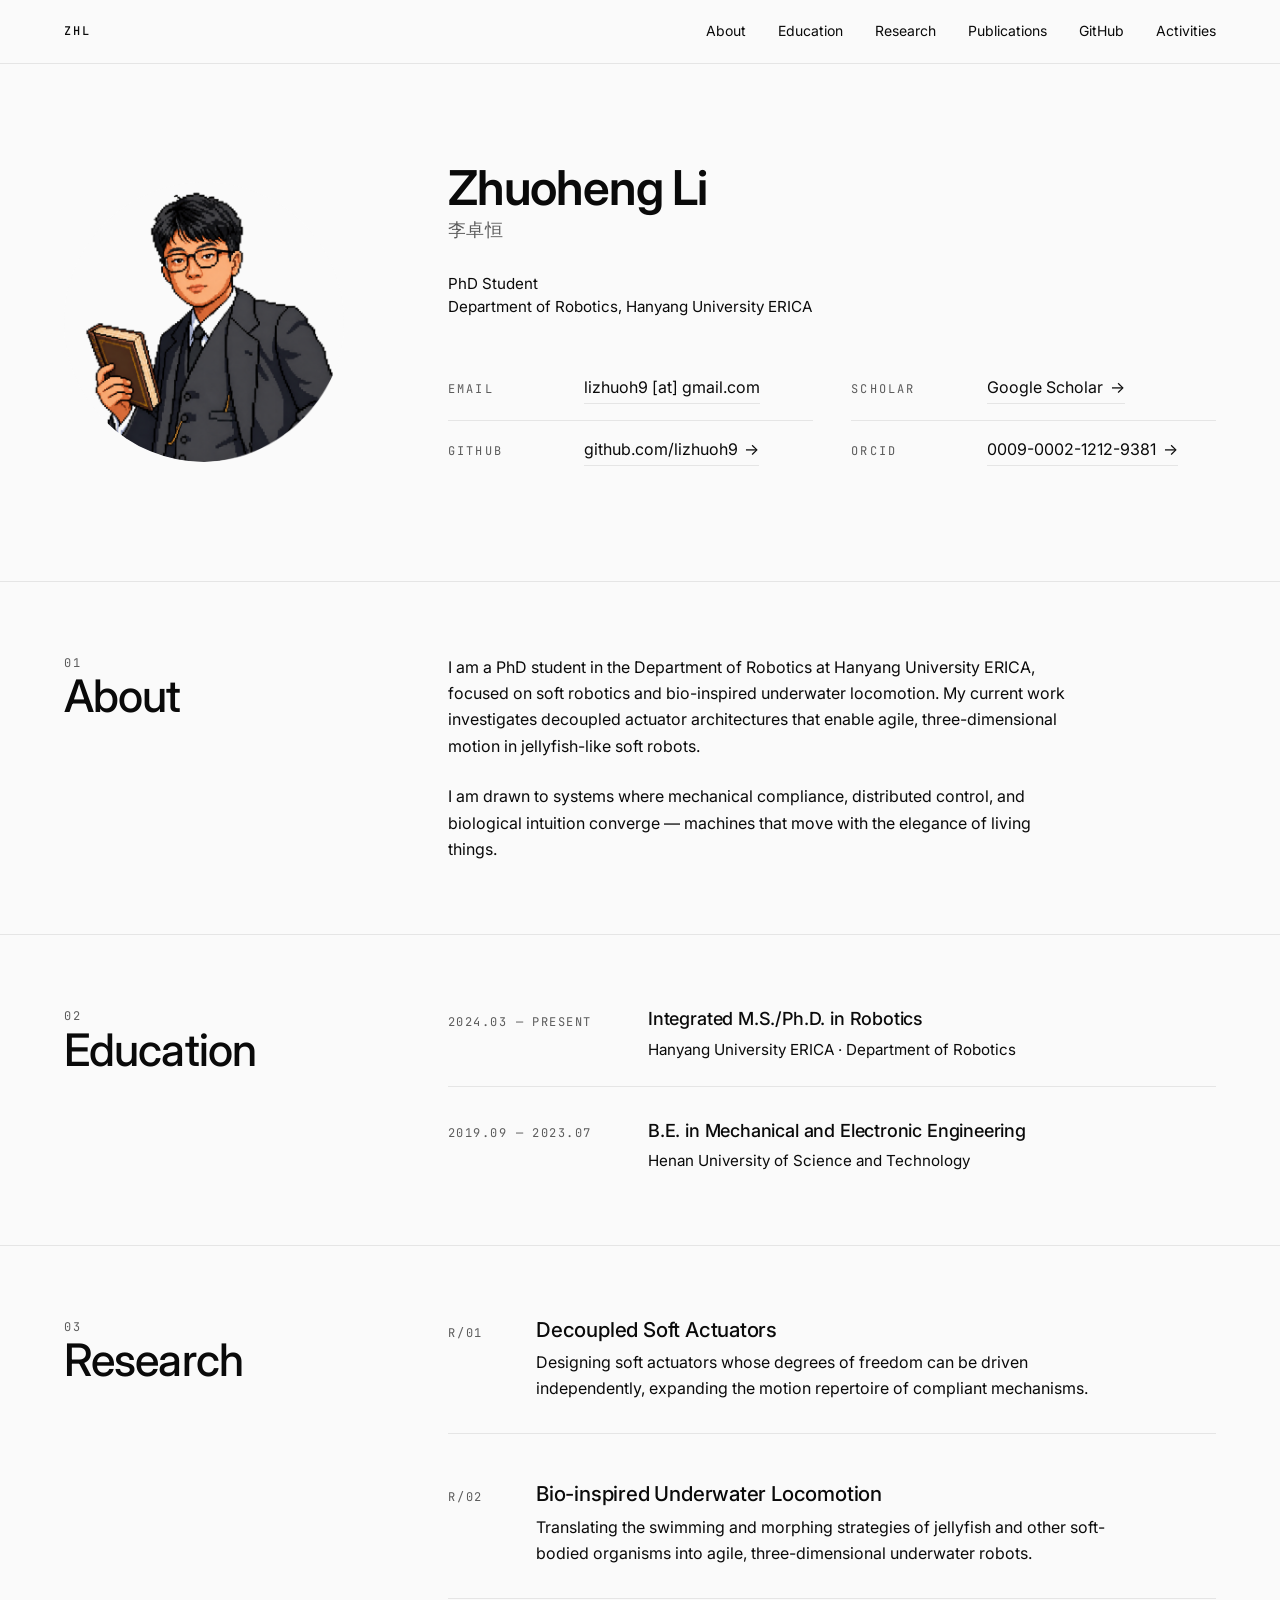
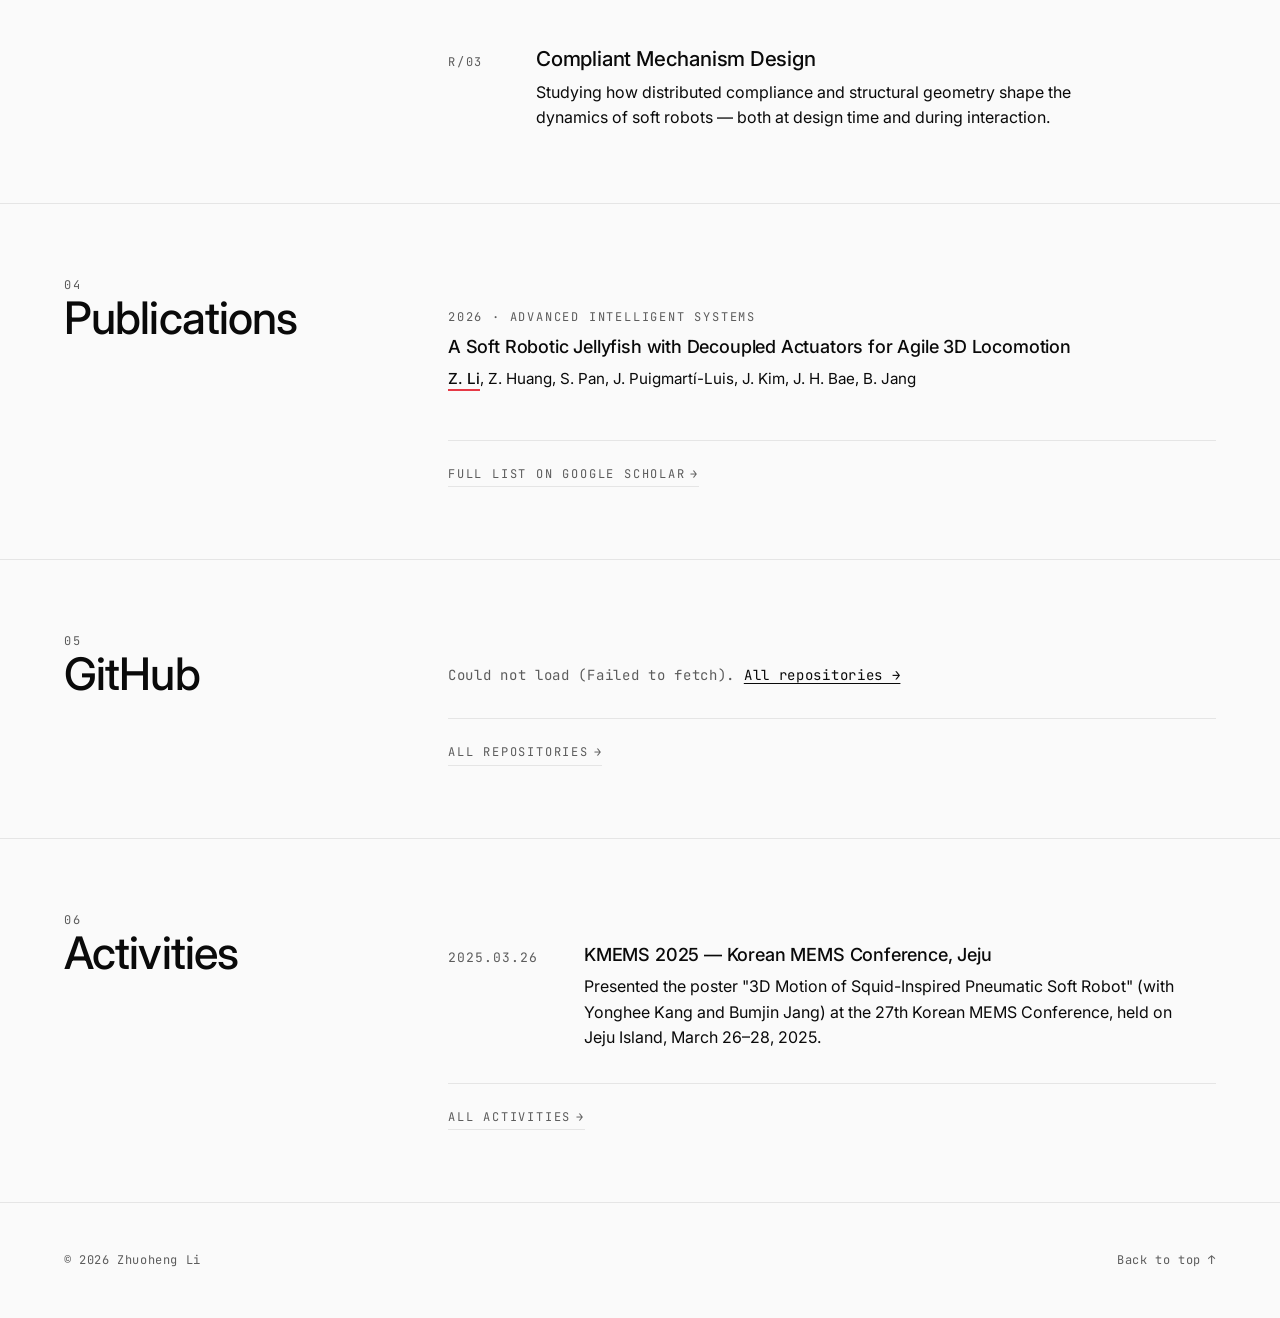
==== commit 07621330: "feat: hide lizhuoh9.github.io repo from homepage preview and github page" ====
--- a/index.html
+++ b/index.html
@@ -311,8 +311,10 @@
         { '&': '&amp;', '<': '&lt;', '>': '&gt;', '"': '&quot;', "'": '&#39;' }[c]
       ));
 
+      // EDIT: repo names to hide from the homepage preview.
+      const EXCLUDE = ['lizhuoh9.github.io'];
+
       const REPO_DESC = {
-        'lizhuoh9.github.io': 'Source for this personal homepage.',
         'Squid-Robot':       'Hardware design and control for the soft robotic squid platform.',
         'squid-robot-slam':  'SLAM and state estimation for the soft robotic squid.',
         'Thrust-Analysis':   'Thrust measurement and analysis for soft underwater actuators.',
@@ -327,6 +329,9 @@
       })
         .then(r => r.ok ? r.json() : Promise.reject(new Error('GitHub ' + r.status)))
         .then(repos => {
+          if (Array.isArray(repos)) {
+            repos = repos.filter(r => !EXCLUDE.includes(r.name));
+          }
           if (!Array.isArray(repos) || !repos.length) {
             repoList.innerHTML = '<li class="repo-empty">No public repositories.</li>';
             return;
--- a/styles.css
+++ b/styles.css
@@ -266,6 +266,11 @@
     grid-template-columns: 1fr 1fr;
     column-gap: clamp(1.5rem, 3vw, 2.5rem);
   }
+  /* In a 2-column grid the last visual row contains the last two children;
+     drop their bottom borders so no orphan line dangles below the left cell. */
+  .hero .contact-row:nth-last-child(-n+2) {
+    border-bottom: none;
+  }
 }
 
 /* ---- Avatar ----------------------------------------------- */
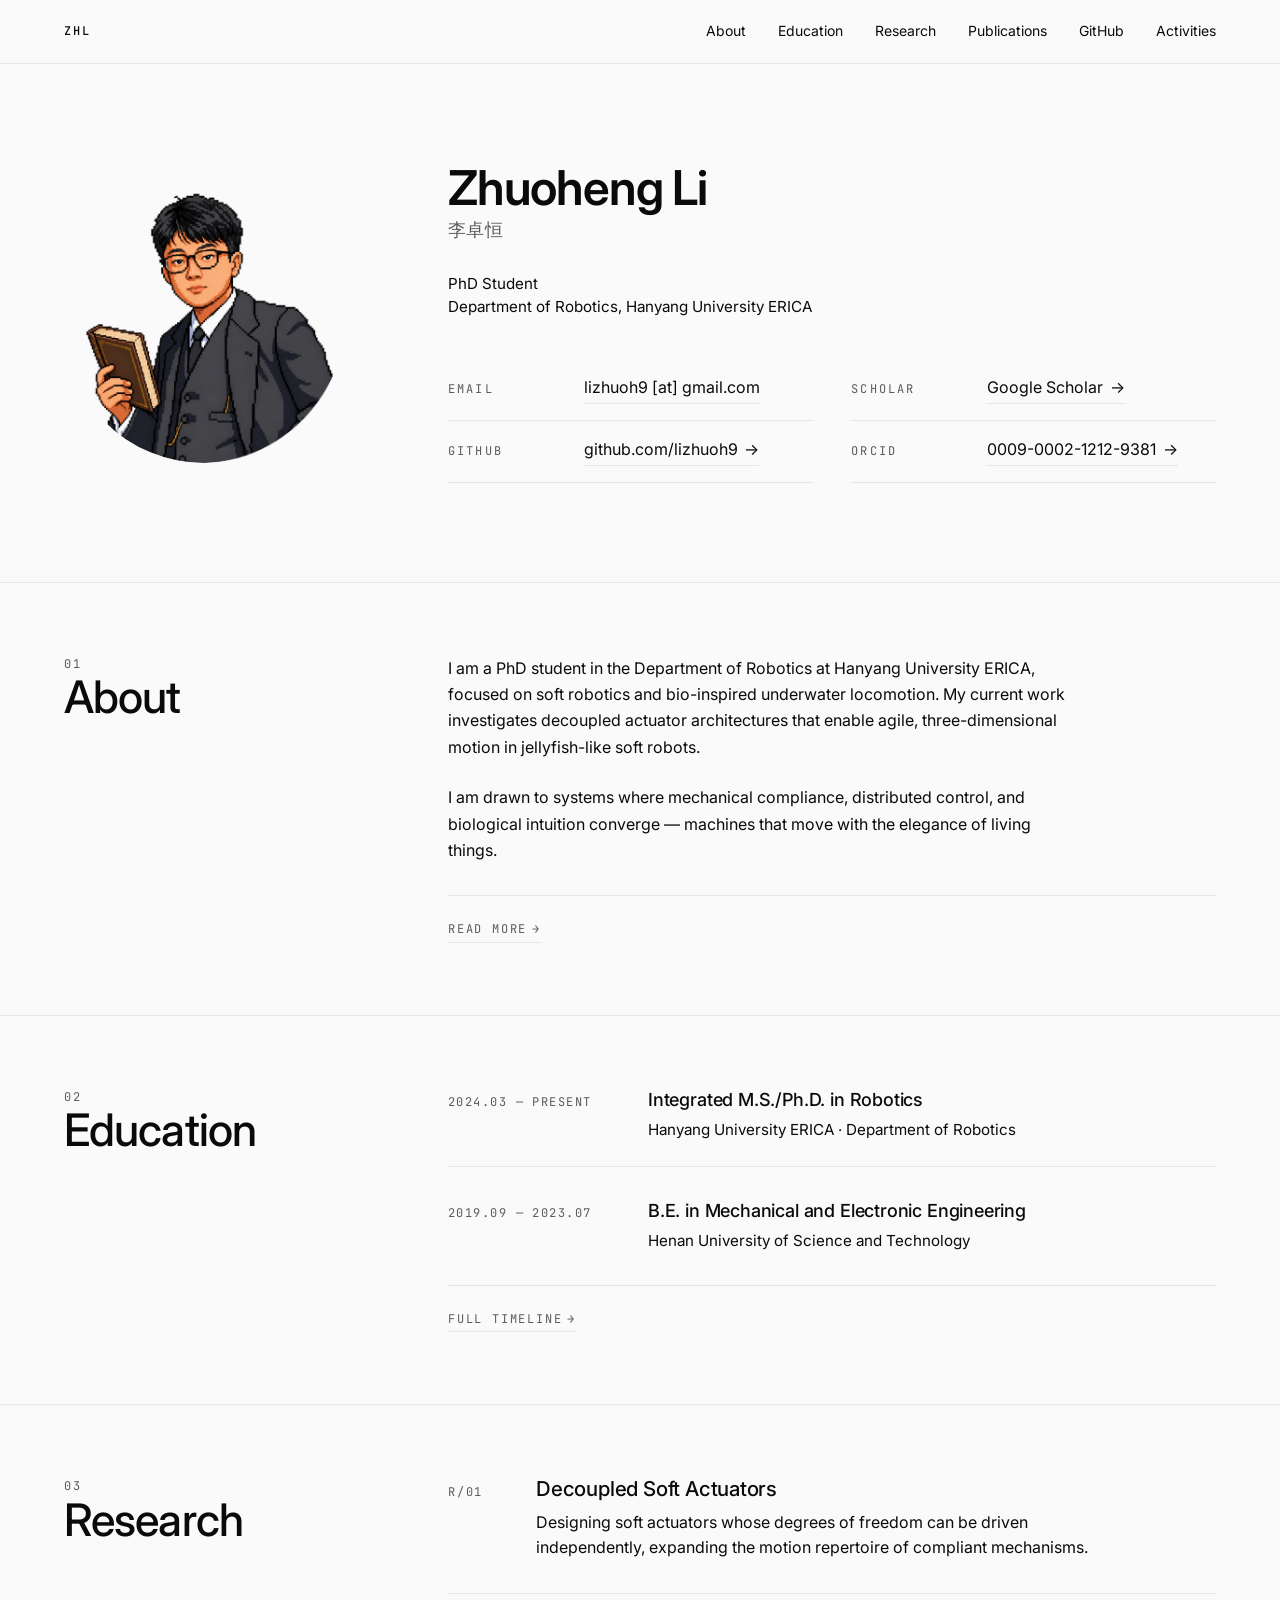
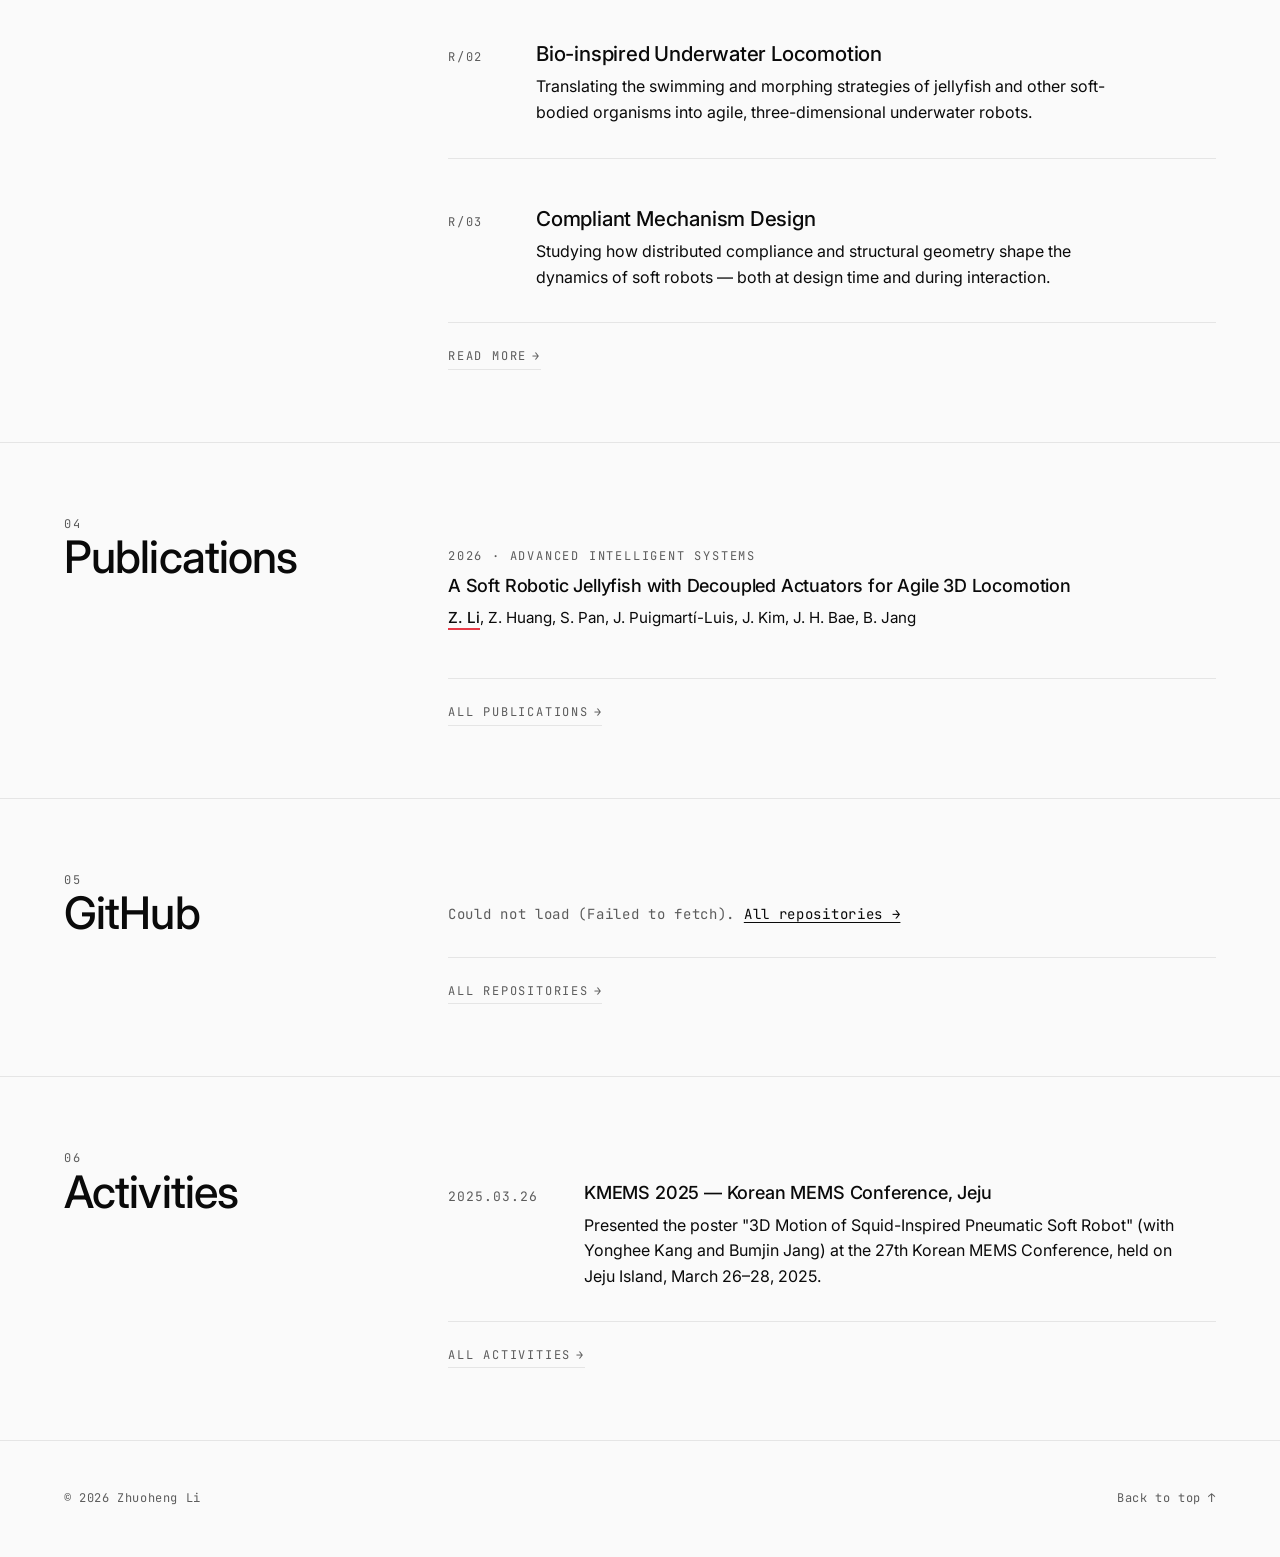
==== commit 115ef576: "feat: dedicated pages for About / Education / Research / Publications - New pages: about.html, educa" ====
--- a/index.html
+++ b/index.html
@@ -58,10 +58,10 @@
     <div class="wrap">
       <a href="#top" class="logo" aria-label="Home">ZHL</a>
       <nav aria-label="Section navigation">
-        <a href="#about">About</a>
-        <a href="#education">Education</a>
-        <a href="#research">Research</a>
-        <a href="#publications">Publications</a>
+        <a href="about.html">About</a>
+        <a href="education.html">Education</a>
+        <a href="research.html">Research</a>
+        <a href="publications.html">Publications</a>
         <a href="github.html">GitHub</a>
         <a href="activities.html">Activities</a>
       </nav>
@@ -146,6 +146,9 @@
             control, and biological intuition converge &mdash; machines that
             move with the elegance of living things.
           </p>
+          <p class="pub-tail">
+            <a href="about.html">Read more <span aria-hidden="true" class="arrow">&rarr;</span></a>
+          </p>
         </div>
       </div>
     </section>
@@ -177,6 +180,9 @@
               </div>
             </li>
           </ol>
+          <p class="pub-tail">
+            <a href="education.html">Full timeline <span aria-hidden="true" class="arrow">&rarr;</span></a>
+          </p>
         </div>
       </div>
     </section>
@@ -224,6 +230,9 @@
               </div>
             </li>
           </ol>
+          <p class="pub-tail">
+            <a href="research.html">Read more <span aria-hidden="true" class="arrow">&rarr;</span></a>
+          </p>
         </div>
       </div>
     </section>
@@ -253,10 +262,7 @@
                  Wrap the title text in <a href="...">...</a> with the DOI / publisher / arXiv URL. -->
           </ol>
           <p class="pub-tail">
-            <a href="https://scholar.google.com/citations?user=UuBh1UAAAAAJ&hl=en"
-               target="_blank" rel="noopener noreferrer">
-              Full list on Google Scholar <span aria-hidden="true" class="arrow">&rarr;</span>
-            </a>
+            <a href="publications.html">All publications <span aria-hidden="true" class="arrow">&rarr;</span></a>
           </p>
         </div>
       </div>
--- a/styles.css
+++ b/styles.css
@@ -266,10 +266,12 @@
     grid-template-columns: 1fr 1fr;
     column-gap: clamp(1.5rem, 3vw, 2.5rem);
   }
-  /* In a 2-column grid the last visual row contains the last two children;
-     drop their bottom borders so no orphan line dangles below the left cell. */
-  .hero .contact-row:nth-last-child(-n+2) {
-    border-bottom: none;
+  /* In the 2-column grid every cell keeps its bottom border so the table
+     reads symmetrically across both columns (CV-row style). Override the
+     global :last-child rule that would otherwise blank ORCID's line. */
+  .hero .contact-row,
+  .hero .contact-row:last-child {
+    border-bottom: 1px solid var(--color-rule);
   }
 }
 
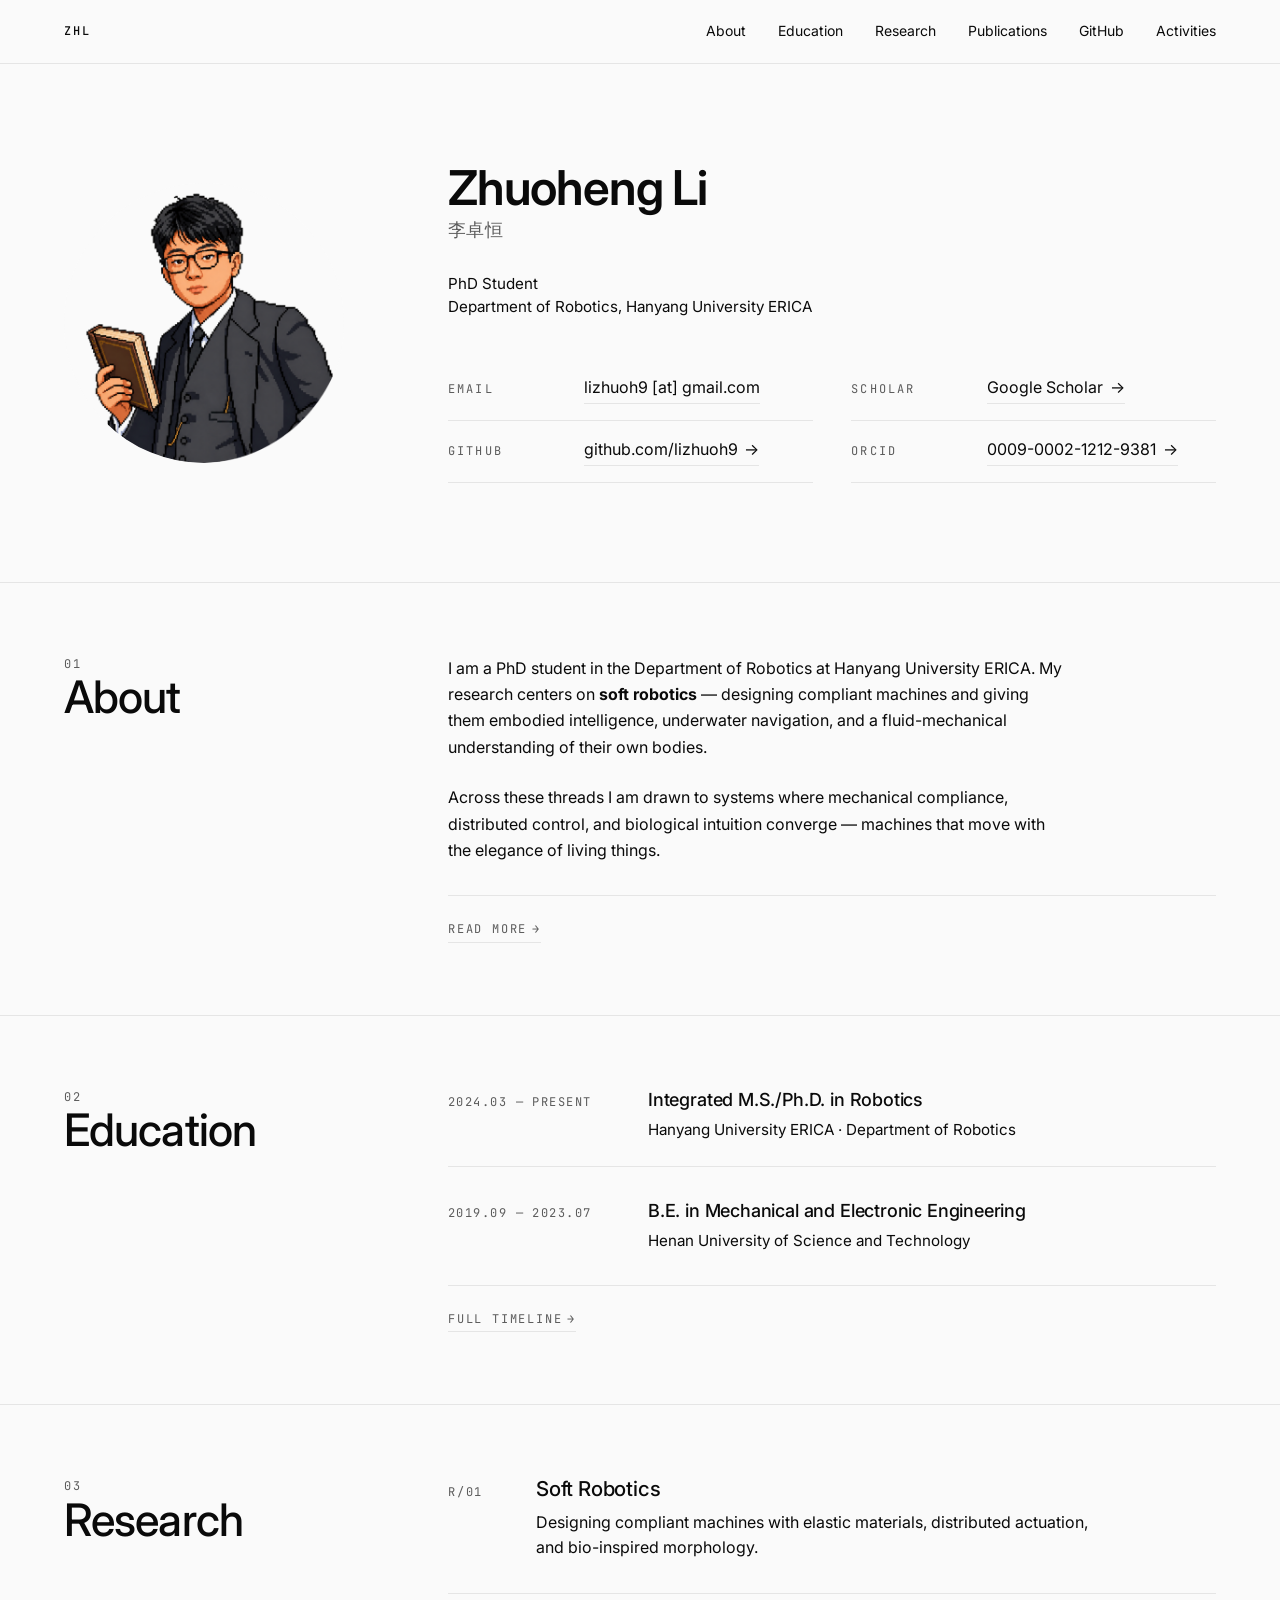
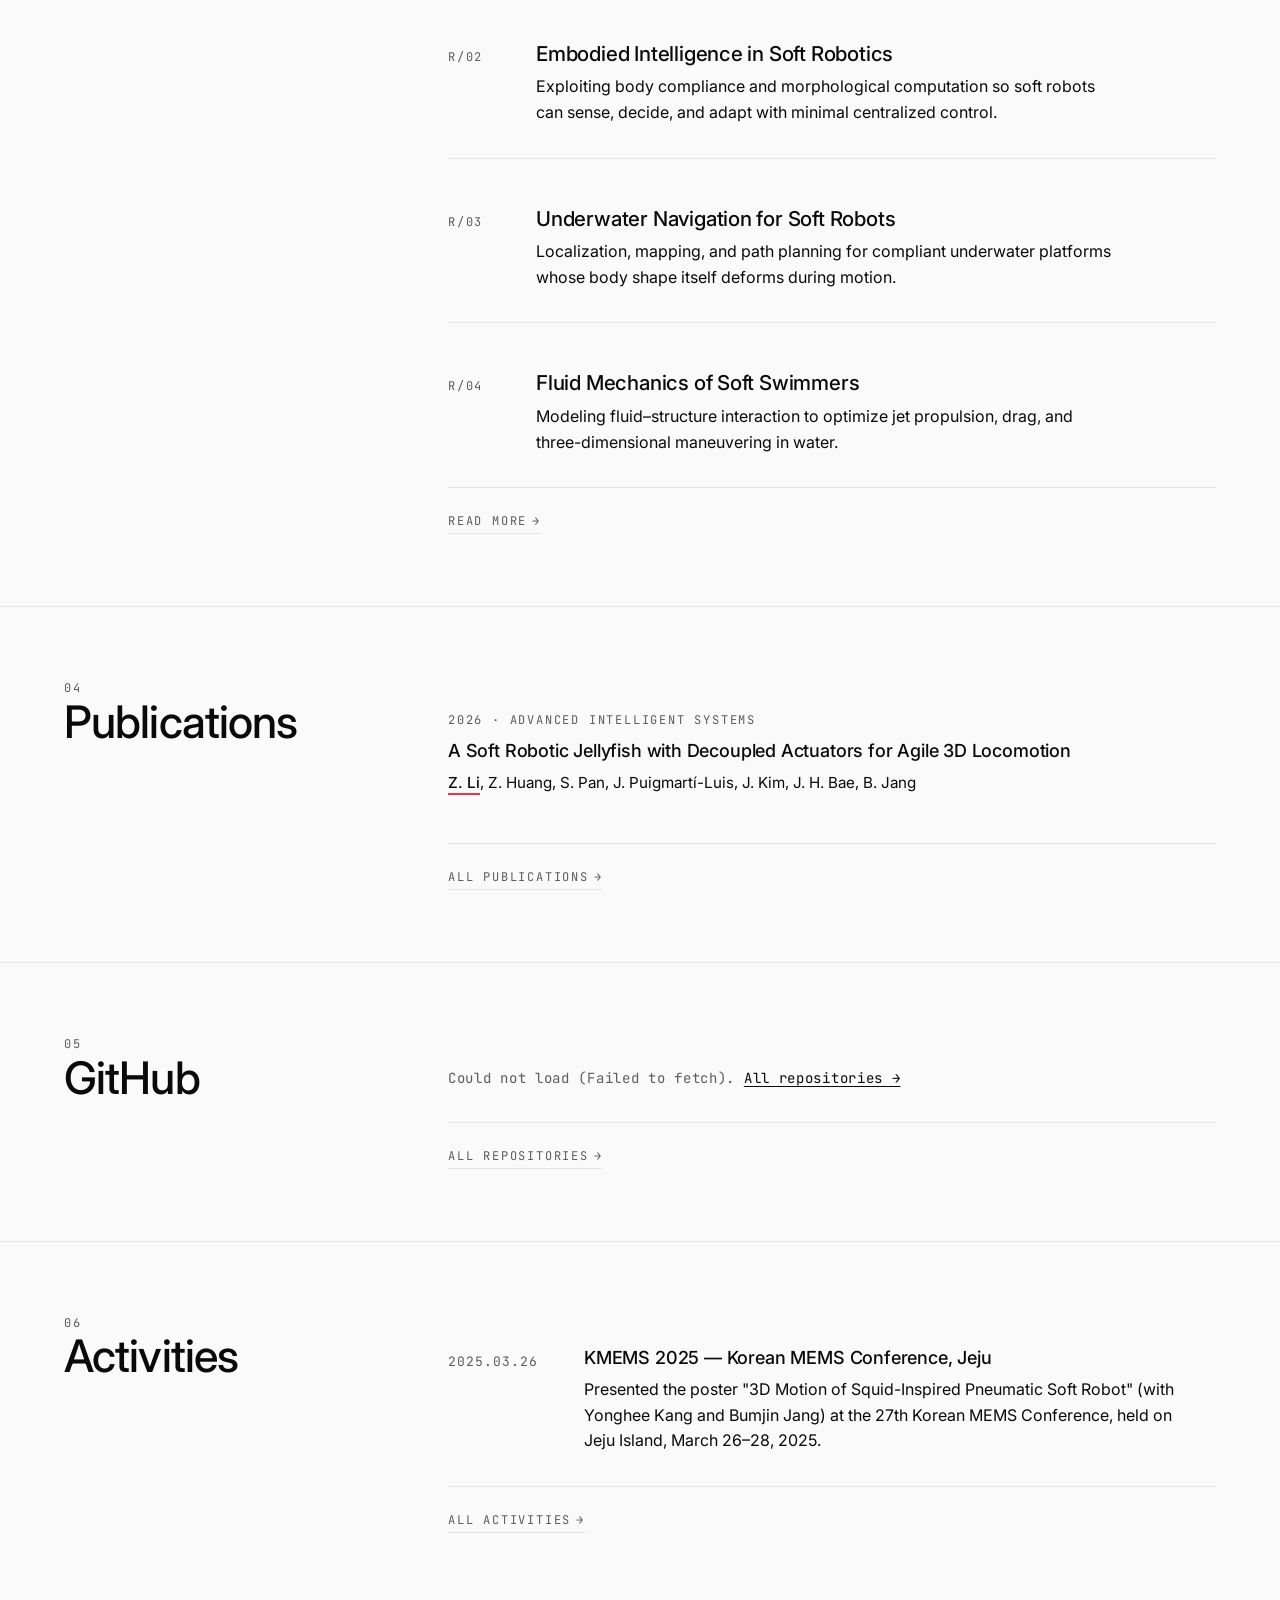
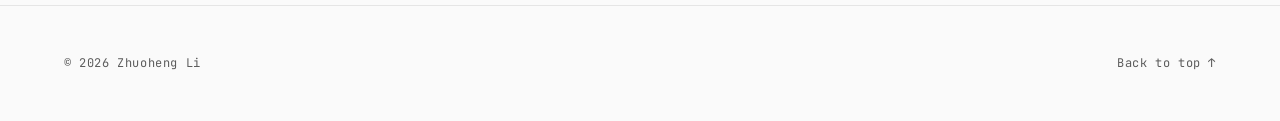
==== commit bc603888: "content: research directions now span 4 soft-robotics threads; about updated - Research / research.h" ====
--- a/index.html
+++ b/index.html
@@ -136,15 +136,17 @@
           <!-- EDIT: Tune this bio whenever your work or interests evolve. -->
           <p class="prose">
             I am a PhD student in the Department of Robotics at Hanyang
-            University ERICA, focused on soft robotics and bio-inspired
-            underwater locomotion. My current work investigates decoupled
-            actuator architectures that enable agile, three-dimensional
-            motion in jellyfish-like soft robots.
+            University ERICA. My research centers on
+            <strong>soft robotics</strong> &mdash; designing compliant
+            machines and giving them embodied intelligence, underwater
+            navigation, and a fluid-mechanical understanding of their
+            own bodies.
           </p>
           <p class="prose">
-            I am drawn to systems where mechanical compliance, distributed
-            control, and biological intuition converge &mdash; machines that
-            move with the elegance of living things.
+            Across these threads I am drawn to systems where mechanical
+            compliance, distributed control, and biological intuition
+            converge &mdash; machines that move with the elegance of
+            living things.
           </p>
           <p class="pub-tail">
             <a href="about.html">Read more <span aria-hidden="true" class="arrow">&rarr;</span></a>
@@ -199,33 +201,41 @@
             <li class="research-item">
               <span class="item-num">R/01</span>
               <div>
-                <h3>Decoupled Soft Actuators</h3>
+                <h3>Soft Robotics</h3>
                 <p>
-                  Designing soft actuators whose degrees of freedom can be
-                  driven independently, expanding the motion repertoire of
-                  compliant mechanisms.
+                  Designing compliant machines with elastic materials,
+                  distributed actuation, and bio-inspired morphology.
                 </p>
               </div>
             </li>
             <li class="research-item">
               <span class="item-num">R/02</span>
               <div>
-                <h3>Bio-inspired Underwater Locomotion</h3>
+                <h3>Embodied Intelligence in Soft Robotics</h3>
                 <p>
-                  Translating the swimming and morphing strategies of
-                  jellyfish and other soft-bodied organisms into agile,
-                  three-dimensional underwater robots.
+                  Exploiting body compliance and morphological computation so
+                  soft robots can sense, decide, and adapt with minimal
+                  centralized control.
                 </p>
               </div>
             </li>
             <li class="research-item">
               <span class="item-num">R/03</span>
               <div>
-                <h3>Compliant Mechanism Design</h3>
+                <h3>Underwater Navigation for Soft Robots</h3>
                 <p>
-                  Studying how distributed compliance and structural geometry
-                  shape the dynamics of soft robots &mdash; both at design time
-                  and during interaction.
+                  Localization, mapping, and path planning for compliant
+                  underwater platforms whose body shape itself deforms during motion.
+                </p>
+              </div>
+            </li>
+            <li class="research-item">
+              <span class="item-num">R/04</span>
+              <div>
+                <h3>Fluid Mechanics of Soft Swimmers</h3>
+                <p>
+                  Modeling fluid&ndash;structure interaction to optimize jet
+                  propulsion, drag, and three-dimensional maneuvering in water.
                 </p>
               </div>
             </li>
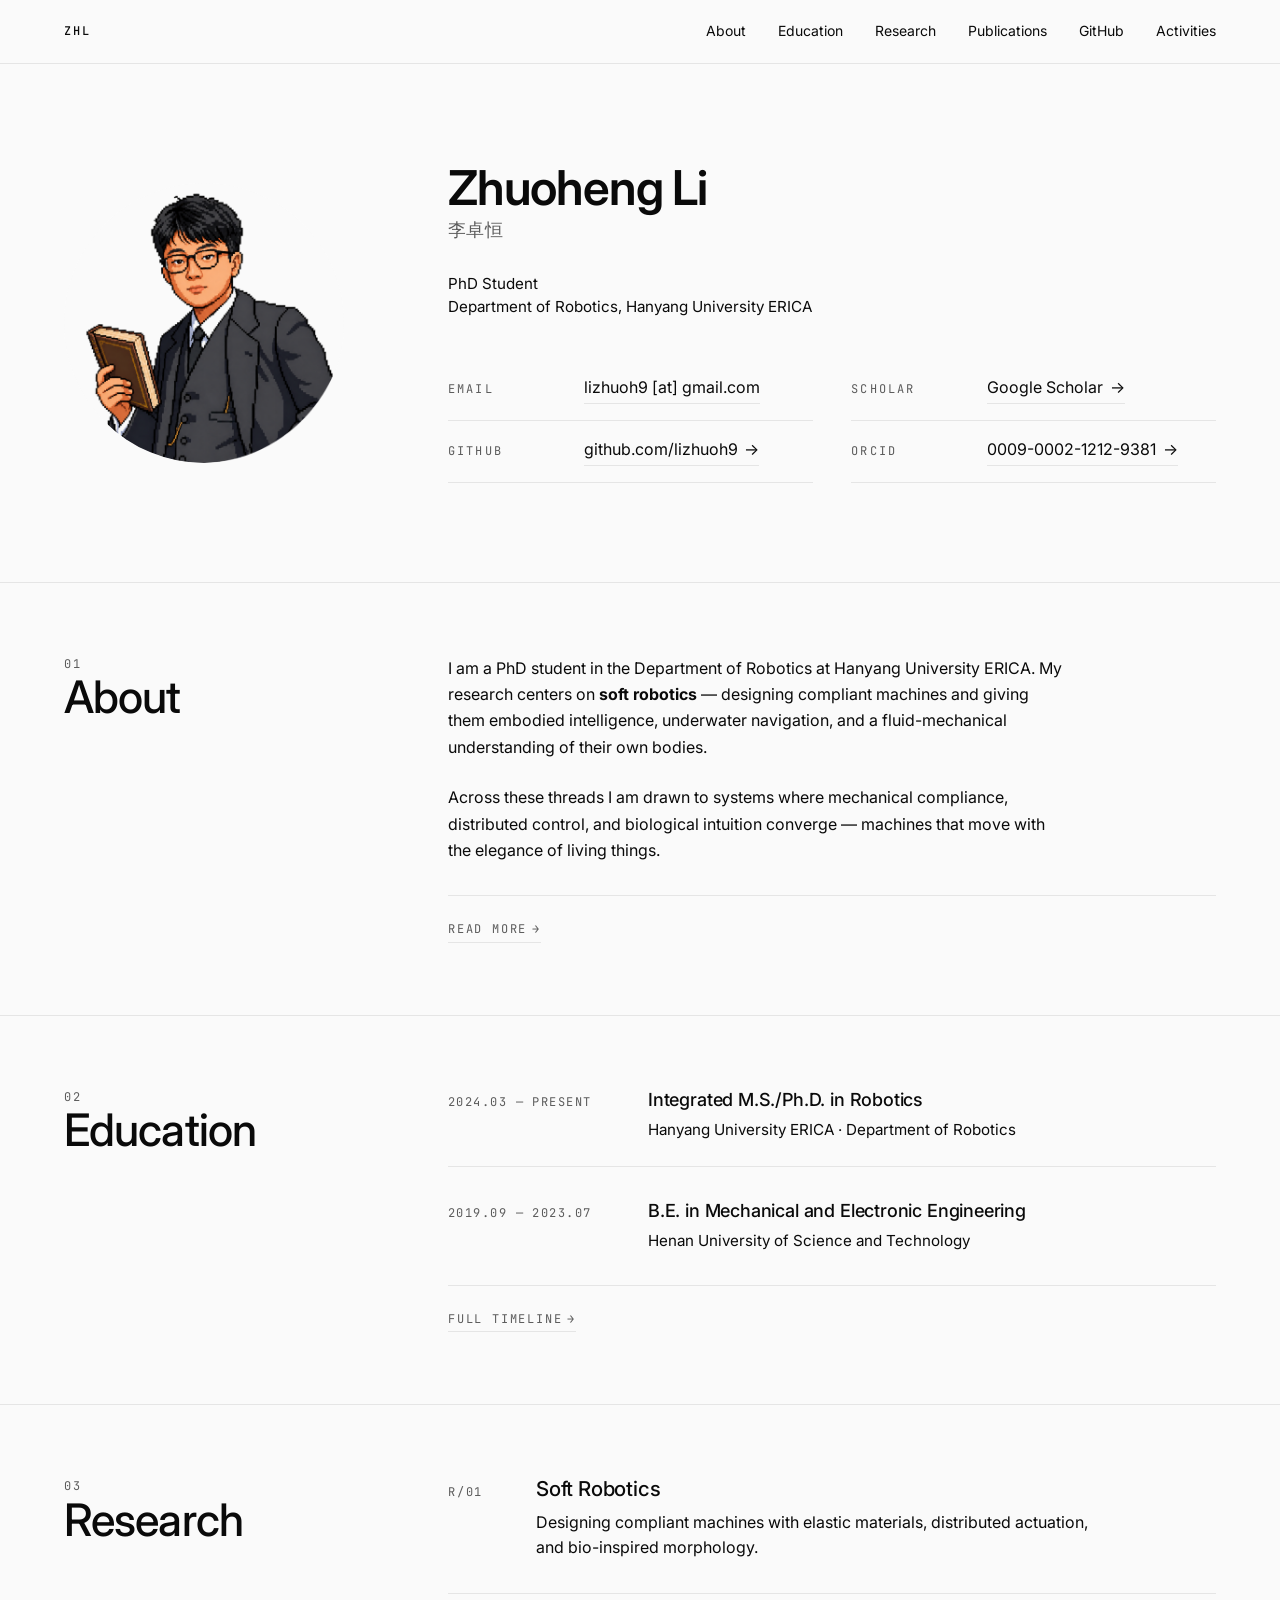
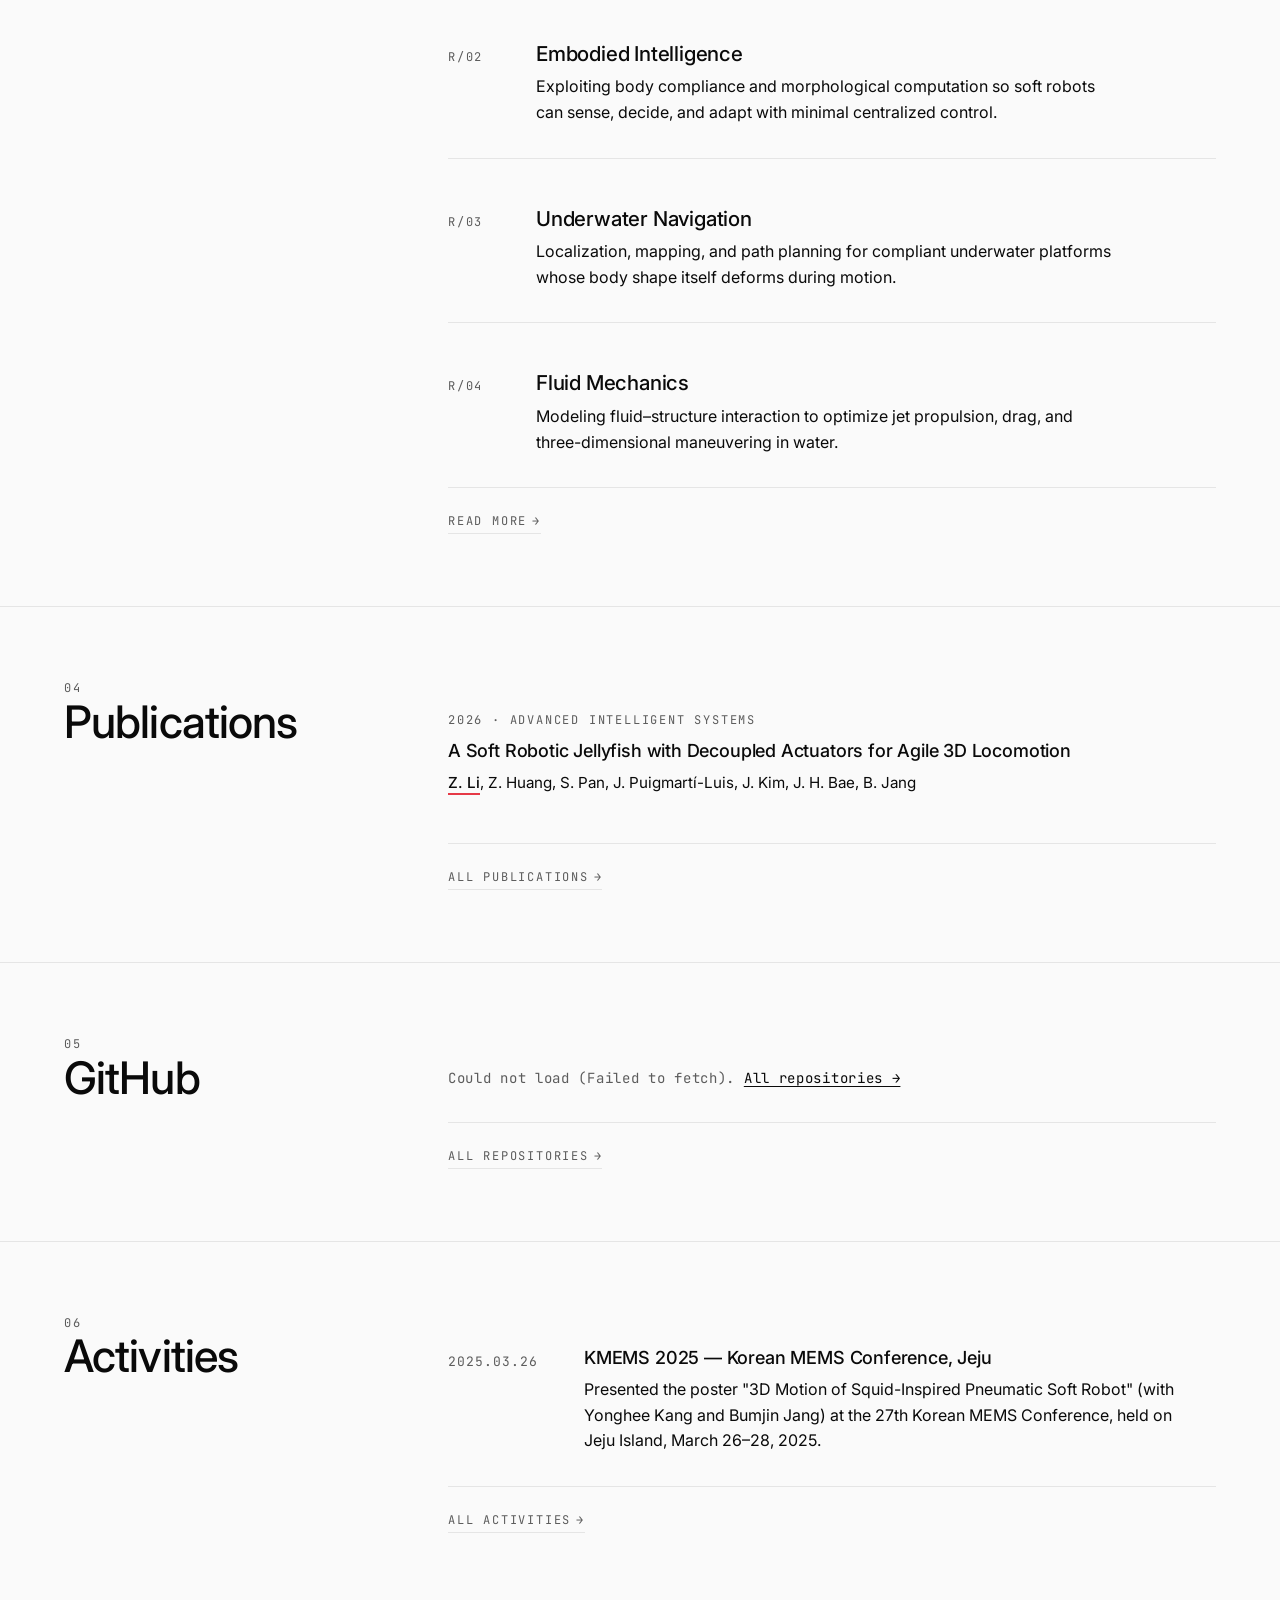
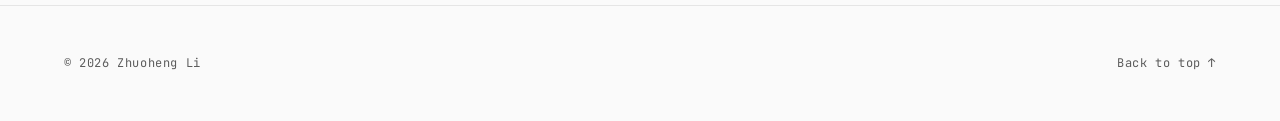
==== commit a39fe57a: "content: shorten research titles by dropping soft-robotics qualifiers" ====
--- a/index.html
+++ b/index.html
@@ -211,7 +211,7 @@
             <li class="research-item">
               <span class="item-num">R/02</span>
               <div>
-                <h3>Embodied Intelligence in Soft Robotics</h3>
+                <h3>Embodied Intelligence</h3>
                 <p>
                   Exploiting body compliance and morphological computation so
                   soft robots can sense, decide, and adapt with minimal
@@ -222,7 +222,7 @@
             <li class="research-item">
               <span class="item-num">R/03</span>
               <div>
-                <h3>Underwater Navigation for Soft Robots</h3>
+                <h3>Underwater Navigation</h3>
                 <p>
                   Localization, mapping, and path planning for compliant
                   underwater platforms whose body shape itself deforms during motion.
@@ -232,7 +232,7 @@
             <li class="research-item">
               <span class="item-num">R/04</span>
               <div>
-                <h3>Fluid Mechanics of Soft Swimmers</h3>
+                <h3>Fluid Mechanics</h3>
                 <p>
                   Modeling fluid&ndash;structure interaction to optimize jet
                   propulsion, drag, and three-dimensional maneuvering in water.
